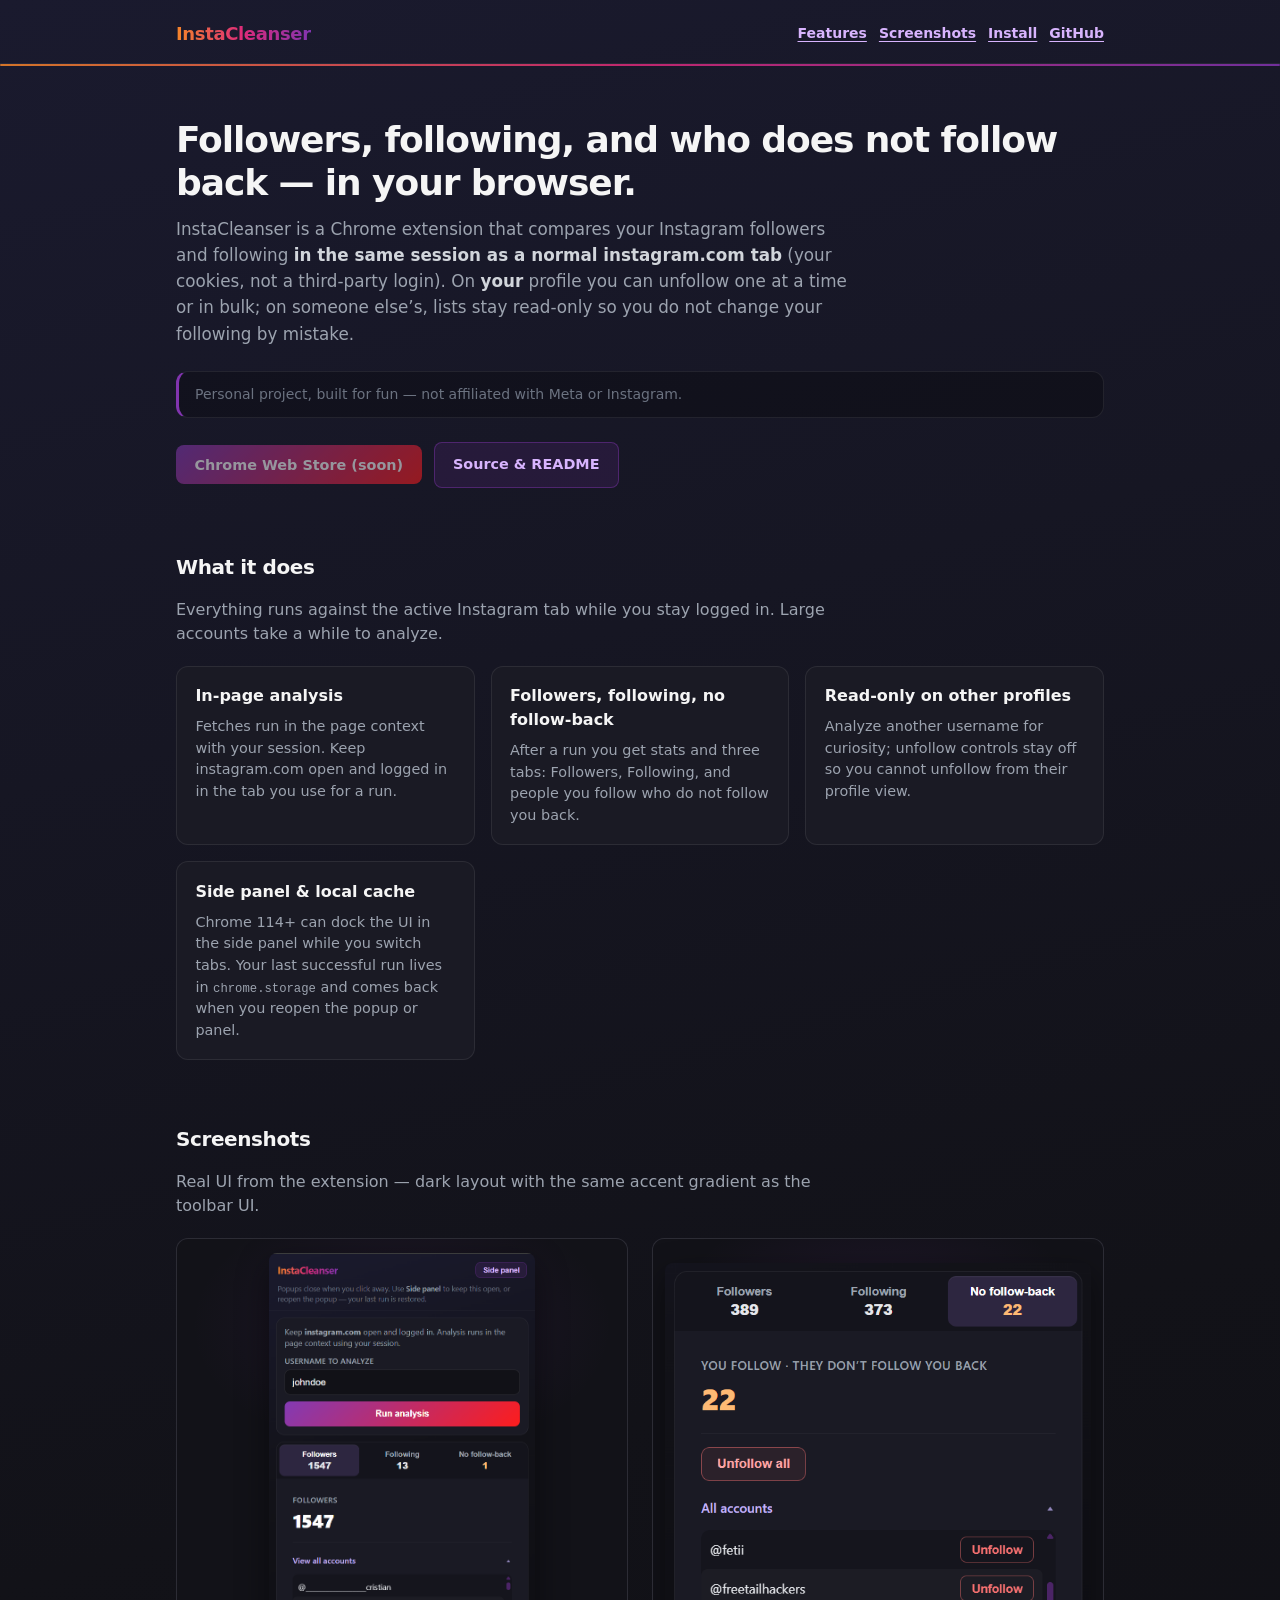
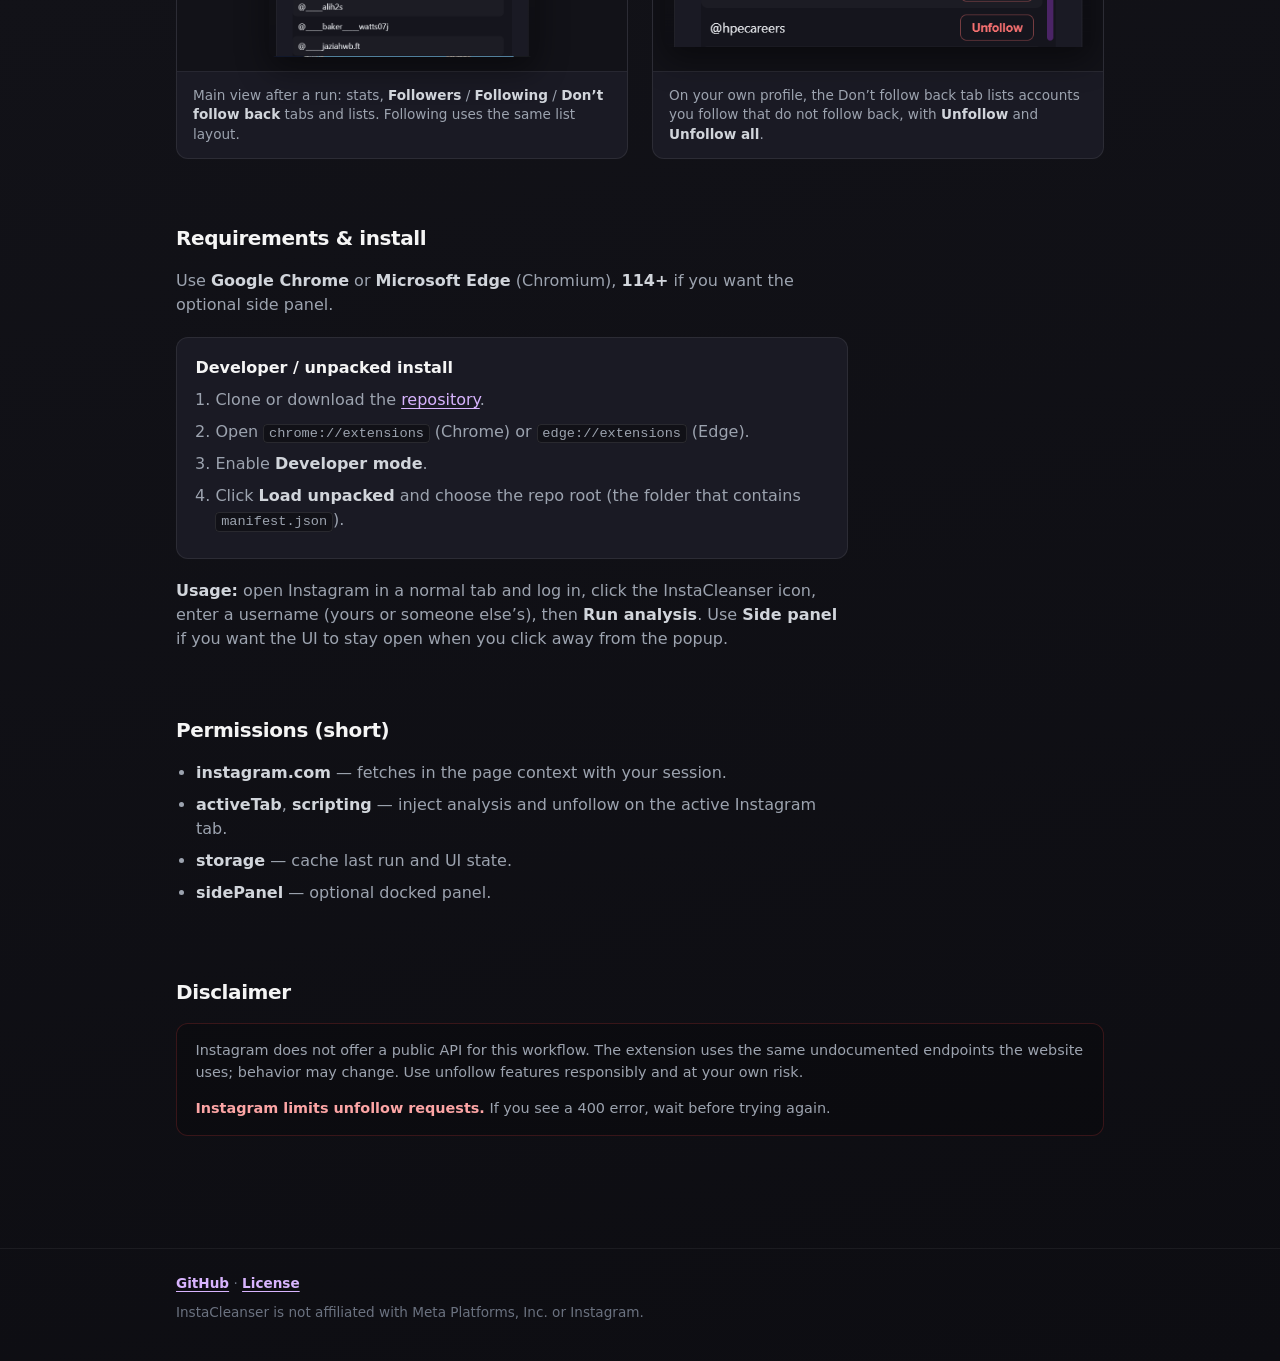
==== site/index.html @ 5a778ab8 "Add landing website for project" ====
<!DOCTYPE html>
<html lang="en">
<head>
  <meta charset="UTF-8" />
  <meta name="viewport" content="width=device-width, initial-scale=1" />
  <title>InstaCleanser — follower tools in your browser</title>
  <meta
    name="description"
    content="Chrome extension: compare Instagram followers and following in your browser, see who does not follow back, unfollow on your own profile. Uses your instagram.com session."
  />
  <!-- Canonical / social: update og:url if you use a custom domain -->
  <link rel="canonical" href="https://troydavis06.github.io/InstaCleanser/site/" />
  <meta property="og:type" content="website" />
  <meta property="og:title" content="InstaCleanser — follower tools in your browser" />
  <meta
    property="og:description"
    content="See who does not follow you back and manage follows using your Instagram session in Chrome. Side panel, local storage, no separate login."
  />
  <meta property="og:url" content="https://troydavis06.github.io/InstaCleanser/site/" />
  <meta
    property="og:image"
    content="https://troydavis06.github.io/InstaCleanser/assets/icMain.png"
  />
  <meta name="twitter:card" content="summary_large_image" />
  <meta name="twitter:title" content="InstaCleanser" />
  <meta
    name="twitter:description"
    content="Instagram followers / following comparison in your browser. Don’t-follow-back list and careful unfollow on your profile."
  />
  <meta
    name="twitter:image"
    content="https://troydavis06.github.io/InstaCleanser/assets/icMain.png"
  />
  <link rel="stylesheet" href="styles.css" />
  <link
    rel="icon"
    href="data:image/svg+xml,%3Csvg xmlns='http://www.w3.org/2000/svg' viewBox='0 0 32 32'%3E%3Cdefs%3E%3ClinearGradient id='g' x1='0%25' y1='0%25' x2='100%25' y2='100%25'%3E%3Cstop offset='0%25' stop-color='%23f58529'/%3E%3Cstop offset='50%25' stop-color='%23dd2a7b'/%3E%3Cstop offset='100%25' stop-color='%238134af'/%3E%3C/linearGradient%3E%3C/defs%3E%3Crect width='32' height='32' rx='8' fill='%231a1a24'/%3E%3Cpath fill='url(%23g)' d='M8 22c0-6 4-10 8-10s8 4 8 10H8zm8-12a4 4 0 1 1 0-8 4 4 0 0 1 0 8z'/%3E%3C/svg%3E"
  />
</head>
<body>
  <a class="nav-skip" href="#main">Skip to content</a>
  <header class="site-header">
    <div class="wrap">
      <span class="logo">InstaCleanser</span>
      <nav class="header-links" aria-label="Page">
        <a href="#features">Features</a>
        <a href="#screenshots">Screenshots</a>
        <a href="#install">Install</a>
        <a href="https://github.com/Troydavis06/InstaCleanser">GitHub</a>
      </nav>
    </div>
  </header>

  <hr class="accent-rule" aria-hidden="true" />

  <main id="main">
    <section class="hero">
      <div class="wrap">
        <h1>Followers, following, and who does not follow back — in your browser.</h1>
        <p class="hero-lead">
          InstaCleanser is a Chrome extension that compares your Instagram followers and following
          <strong class="k">in the same session as a normal instagram.com tab</strong>
          (your cookies, not a third-party login). On <strong class="k">your</strong> profile you can unfollow one at a
          time or in bulk; on someone else’s, lists stay read-only so you do not change your following by mistake.
        </p>
        <p class="hero-note">
          Personal project, built for fun — not affiliated with Meta or Instagram.
        </p>
        <div class="hero-cta">
          <!-- When listed: replace this button with <a class="btn btn-primary" href="STORE_URL">…</a> -->
          <button
            type="button"
            class="btn btn-primary"
            id="chrome-store-soon"
            disabled
            title="Listing not published yet — use unpacked install below"
          >
            Chrome Web Store (soon)
          </button>
          <a class="btn btn-secondary" href="https://github.com/Troydavis06/InstaCleanser">Source &amp; README</a>
        </div>
      </div>
    </section>

    <section class="section" id="features" aria-labelledby="features-heading">
      <div class="wrap">
        <h2 id="features-heading">What it does</h2>
        <p class="section-intro">
          Everything runs against the active Instagram tab while you stay logged in. Large accounts take a while to analyze.
        </p>
        <div class="cards">
          <article class="card">
            <h3>In-page analysis</h3>
            <p>
              Fetches run in the page context with your session. Keep instagram.com open and logged in in the tab you use for a run.
            </p>
          </article>
          <article class="card">
            <h3>Followers, following, no follow-back</h3>
            <p>
              After a run you get stats and three tabs: Followers, Following, and people you follow who do not follow you back.
            </p>
          </article>
          <article class="card">
            <h3>Read-only on other profiles</h3>
            <p>
              Analyze another username for curiosity; unfollow controls stay off so you cannot unfollow from their profile view.
            </p>
          </article>
          <article class="card">
            <h3>Side panel &amp; local cache</h3>
            <p>
              Chrome 114+ can dock the UI in the side panel while you switch tabs. Your last successful run lives in
              <code>chrome.storage</code> and comes back when you reopen the popup or panel.
            </p>
          </article>
        </div>
      </div>
    </section>

    <section class="section" id="screenshots" aria-labelledby="shots-heading">
      <div class="wrap">
        <h2 id="shots-heading">Screenshots</h2>
        <p class="section-intro">Real UI from the extension — dark layout with the same accent gradient as the toolbar UI.</p>
        <div class="shots">
          <figure class="figure-card">
            <div class="figure-card__media">
              <img
                src="../assets/icMain.png"
                alt="InstaCleanser main view: stats, Followers tab selected, scrollable account list"
                width="480"
                loading="lazy"
                decoding="async"
              />
            </div>
            <figcaption>
              Main view after a run: stats, <strong class="k">Followers</strong> / <strong class="k">Following</strong> /
              <strong class="k">Don’t follow back</strong> tabs and lists. Following uses the same list layout.
            </figcaption>
          </figure>
          <figure class="figure-card">
            <div class="figure-card__media">
              <img
                src="../assets/icNFB.png"
                alt="InstaCleanser Don’t follow back tab with unfollow and Unfollow all controls"
                width="480"
                loading="lazy"
                decoding="async"
              />
            </div>
            <figcaption>
              On your own profile, the Don’t follow back tab lists accounts you follow that do not follow back, with
              <strong class="k">Unfollow</strong> and <strong class="k">Unfollow all</strong>.
            </figcaption>
          </figure>
        </div>
      </div>
    </section>

    <section class="section" id="install" aria-labelledby="install-heading">
      <div class="wrap">
        <h2 id="install-heading">Requirements &amp; install</h2>
        <p class="section-intro">
          Use <strong class="k">Google Chrome</strong> or <strong class="k">Microsoft Edge</strong> (Chromium),
          <strong class="k">114+</strong> if you want the optional side panel.
        </p>
        <div class="card card--narrow">
          <h3>Developer / unpacked install</h3>
          <ol class="install-steps">
            <li>Clone or download the <a href="https://github.com/Troydavis06/InstaCleanser">repository</a>.</li>
            <li>Open <code>chrome://extensions</code> (Chrome) or <code>edge://extensions</code> (Edge).</li>
            <li>Enable <strong class="k">Developer mode</strong>.</li>
            <li>
              Click <strong class="k">Load unpacked</strong> and choose the repo root (the folder that contains
              <code>manifest.json</code>).
            </li>
          </ol>
        </div>
        <p class="section-intro section-intro--follow">
          <strong class="k">Usage:</strong> open Instagram in a normal tab and log in, click the InstaCleanser icon, enter a
          username (yours or someone else’s), then <strong class="k">Run analysis</strong>. Use
          <strong class="k">Side panel</strong> if you want the UI to stay open when you click away from the popup.
        </p>
      </div>
    </section>

    <section class="section" aria-labelledby="perms-heading">
      <div class="wrap">
        <h2 id="perms-heading">Permissions (short)</h2>
        <ul class="install-steps list-disc">
          <li><strong class="k">instagram.com</strong> — fetches in the page context with your session.</li>
          <li>
            <strong class="k">activeTab</strong>, <strong class="k">scripting</strong> — inject analysis and unfollow on the
            active Instagram tab.
          </li>
          <li><strong class="k">storage</strong> — cache last run and UI state.</li>
          <li><strong class="k">sidePanel</strong> — optional docked panel.</li>
        </ul>
      </div>
    </section>

    <section class="section" aria-labelledby="disclaimer-heading">
      <div class="wrap">
        <h2 id="disclaimer-heading">Disclaimer</h2>
        <div class="disclaimer">
          <p>
            Instagram does not offer a public API for this workflow. The extension uses the same undocumented endpoints the
            website uses; behavior may change. Use unfollow features responsibly and at your own risk.
          </p>
          <p>
            <strong>Instagram limits unfollow requests.</strong> If you see a 400 error, wait before trying again.
          </p>
        </div>
      </div>
    </section>
  </main>

  <footer class="site-footer">
    <div class="wrap">
      <p>
        <a href="https://github.com/Troydavis06/InstaCleanser">GitHub</a>
        ·
        <a href="https://github.com/Troydavis06/InstaCleanser/blob/main/LICENSE">License</a>
      </p>
      <p>InstaCleanser is not affiliated with Meta Platforms, Inc. or Instagram.</p>
    </div>
  </footer>
</body>
</html>
---- site/styles.css ----
/* Design tokens aligned with extension popup.css */
:root {
  --bg-0: #0d0d12;
  --bg-1: #121218;
  --bg-2: #1a1a2e;
  --surface: #1a1a24;
  --text: #f5f5f5;
  --muted: #9ca3af;
  --muted-2: #6b7280;
  --border: rgba(255, 255, 255, 0.08);
  --accent-purple: #8134af;
  --accent-purple-soft: rgba(129, 52, 175, 0.15);
  --accent-purple-border: rgba(129, 52, 175, 0.45);
  --link: #d8b4fe;
  --radius-card: 12px;
  --radius-btn: 8px;
  --font: system-ui, -apple-system, "Segoe UI", sans-serif;
  --gradient-brand: linear-gradient(90deg, #f58529, #dd2a7b, #8134af);
  --gradient-hero-btn: linear-gradient(135deg, #833ab4, #fd1d1d, #fcb045);
  --max-read: 58rem;
}

*,
*::before,
*::after {
  box-sizing: border-box;
}

html {
  min-height: 100%;
  scroll-behavior: smooth;
  background: linear-gradient(165deg, var(--bg-2) 0%, var(--bg-1) 48%, var(--bg-0) 100%);
  color: var(--text);
  font-family: var(--font);
  font-size: 16px;
  line-height: 1.5;
}

/* Very subtle grid — not a full “mesh gradient” */
body::before {
  content: "";
  position: fixed;
  inset: 0;
  pointer-events: none;
  z-index: 0;
  opacity: 0.04;
  background-image:
    linear-gradient(rgba(255, 255, 255, 0.06) 1px, transparent 1px),
    linear-gradient(90deg, rgba(255, 255, 255, 0.06) 1px, transparent 1px);
  background-size: 48px 48px;
}

body {
  margin: 0;
  min-height: 100vh;
  position: relative;
  z-index: 1;
}

a {
  color: var(--link);
  text-decoration-thickness: 1px;
  text-underline-offset: 3px;
}

a:hover {
  color: #e9d5ff;
}

.wrap {
  width: min(100% - 2rem, var(--max-read));
  margin-inline: auto;
}

/* Thin gradient rule — single Instagram-nod accent */
.accent-rule {
  height: 2px;
  border: none;
  margin: 0;
  background: var(--gradient-brand);
  border-radius: 2px;
  opacity: 0.85;
}

.site-header {
  padding: 1.25rem 0 1rem;
  border-bottom: 1px solid rgba(255, 255, 255, 0.06);
}

.site-header .wrap {
  display: flex;
  align-items: center;
  justify-content: space-between;
  gap: 1rem;
  flex-wrap: wrap;
}

.logo {
  font-size: 1.125rem;
  font-weight: 700;
  letter-spacing: -0.02em;
  background: var(--gradient-brand);
  -webkit-background-clip: text;
  background-clip: text;
  color: transparent;
}

.nav-skip {
  position: absolute;
  left: -9999px;
  z-index: 100;
  padding: 0.5rem 1rem;
  background: var(--surface);
  color: var(--text);
  border-radius: var(--radius-btn);
}

.nav-skip:focus {
  left: 1rem;
  top: 1rem;
}

.header-links {
  display: flex;
  gap: 0.75rem;
  align-items: center;
  flex-wrap: wrap;
}

.header-links a {
  font-size: 0.875rem;
  font-weight: 600;
}

main {
  padding-bottom: 3rem;
}

.hero {
  padding: 2.75rem 0 2rem;
}

.hero h1 {
  margin: 0 0 0.75rem;
  font-size: clamp(1.75rem, 4vw, 2.25rem);
  font-weight: 700;
  letter-spacing: -0.03em;
  line-height: 1.2;
}

.hero-lead {
  margin: 0 0 1.5rem;
  max-width: 40em;
  color: var(--muted);
  font-size: 1.05rem;
  line-height: 1.55;
}

.k {
  color: #d1d5db;
  font-weight: 600;
}

.hero-note {
  margin: 0 0 1.5rem;
  padding: 0.75rem 1rem;
  font-size: 0.875rem;
  color: var(--muted-2);
  background: rgba(0, 0, 0, 0.25);
  border: 1px solid var(--border);
  border-radius: var(--radius-card);
  border-left: 3px solid var(--accent-purple);
}

.hero-cta {
  display: flex;
  flex-wrap: wrap;
  gap: 0.75rem;
  align-items: center;
}

.btn {
  display: inline-flex;
  align-items: center;
  justify-content: center;
  padding: 0.7rem 1.15rem;
  font-size: 0.9rem;
  font-weight: 700;
  font-family: inherit;
  border-radius: var(--radius-btn);
  cursor: pointer;
  text-decoration: none;
  border: 1px solid transparent;
  transition: filter 0.15s ease, transform 0.1s ease, background 0.15s ease;
}

button.btn {
  -webkit-appearance: none;
  appearance: none;
  border: none;
}

button.btn:disabled {
  opacity: 0.55;
  cursor: not-allowed;
}

.btn:focus-visible {
  outline: 2px solid var(--accent-purple);
  outline-offset: 2px;
}

.btn-primary {
  background: var(--gradient-hero-btn);
  background-size: 200% 200%;
  color: #fff;
}

.btn-primary:hover {
  filter: brightness(1.08);
}

.btn-primary:active:not(:disabled) {
  transform: scale(0.99);
}

.btn-secondary {
  background: var(--accent-purple-soft);
  color: var(--link);
  border-color: var(--accent-purple-border);
}

.btn-secondary:hover {
  background: rgba(129, 52, 175, 0.28);
  color: #e9d5ff;
}

/* Primary CTA when Chrome Web Store URL is wired: use <a class="btn btn-primary"> */

.section {
  padding: 2rem 0;
}

.section h2 {
  margin: 0 0 1rem;
  font-size: 1.25rem;
  font-weight: 700;
  letter-spacing: -0.02em;
}

.section-intro {
  margin: 0 0 1.25rem;
  color: var(--muted);
  max-width: 42em;
}

.section-intro--follow {
  margin-top: 1.25rem;
  margin-bottom: 0;
}

.card--narrow {
  max-width: 42rem;
}

.card--narrow > h3:first-child {
  margin-top: 0;
}

.list-disc {
  list-style: disc;
  max-width: 42rem;
}

.disclaimer p:first-child {
  margin-top: 0;
}

.disclaimer p:last-child {
  margin-bottom: 0;
}

.card code {
  font-size: 0.85em;
}

.cards {
  display: grid;
  gap: 1rem;
  grid-template-columns: repeat(auto-fit, minmax(15rem, 1fr));
}

.card {
  background: var(--surface);
  border: 1px solid var(--border);
  border-radius: var(--radius-card);
  padding: 1.1rem 1.15rem;
}

.card h3 {
  margin: 0 0 0.5rem;
  font-size: 1rem;
  font-weight: 650;
}

.card p {
  margin: 0;
  font-size: 0.9rem;
  color: var(--muted);
  line-height: 1.5;
}

.shots {
  display: grid;
  gap: 1.5rem;
  align-items: stretch;
  grid-template-columns: repeat(auto-fit, minmax(17rem, 1fr));
}

.figure-card {
  margin: 0;
  display: flex;
  flex-direction: column;
  min-height: 0;
  height: 100%;
  background: var(--surface);
  border: 1px solid var(--border);
  border-radius: var(--radius-card);
  overflow: hidden;
}

/* Shared tall frame: row height matches the taller card; shorter shots center with even padding */
.figure-card__media {
  flex: 1 1 0;
  min-height: 0;
  display: flex;
  align-items: center;
  justify-content: center;
  min-height: clamp(220px, 42vw, 400px);
  padding: 0.85rem 0.75rem;
  background:
    radial-gradient(ellipse 85% 55% at 50% 20%, rgba(129, 52, 175, 0.12), transparent 55%),
    rgba(0, 0, 0, 0.32);
}

.figure-card__media img {
  display: block;
  width: auto;
  max-width: 100%;
  height: auto;
  max-height: 100%;
  object-fit: contain;
  align-self: center;
  border-radius: 8px;
  box-shadow: 0 12px 32px rgba(0, 0, 0, 0.45);
}

.figure-card figcaption {
  flex-shrink: 0;
  padding: 0.85rem 1rem;
  font-size: 0.85rem;
  color: var(--muted);
  line-height: 1.45;
  border-top: 1px solid rgba(255, 255, 255, 0.06);
}

@media (min-width: 48rem) {
  .figure-card__media {
    min-height: clamp(280px, 48vh, 520px);
  }
}

.install-steps {
  margin: 0;
  padding-left: 1.25rem;
  color: var(--muted);
}

.install-steps li {
  margin-bottom: 0.5rem;
}

.install-steps code {
  font-size: 0.85em;
  padding: 0.1em 0.35em;
  border-radius: 4px;
  background: rgba(0, 0, 0, 0.35);
  border: 1px solid rgba(255, 255, 255, 0.1);
}

.disclaimer {
  font-size: 0.9rem;
  color: var(--muted);
  padding: 1rem 1.15rem;
  background: rgba(0, 0, 0, 0.2);
  border: 1px solid rgba(239, 68, 68, 0.2);
  border-radius: var(--radius-card);
}

.disclaimer strong {
  color: #fca5a5;
  font-weight: 600;
}

.site-footer {
  margin-top: 2rem;
  padding: 1.5rem 0 2rem;
  border-top: 1px solid rgba(255, 255, 255, 0.06);
  font-size: 0.85rem;
  color: var(--muted-2);
}

.site-footer p {
  margin: 0 0 0.5rem;
}

.site-footer a {
  font-weight: 600;
}

@media (min-width: 40rem) {
  .hero {
    padding-top: 3.25rem;
  }
}
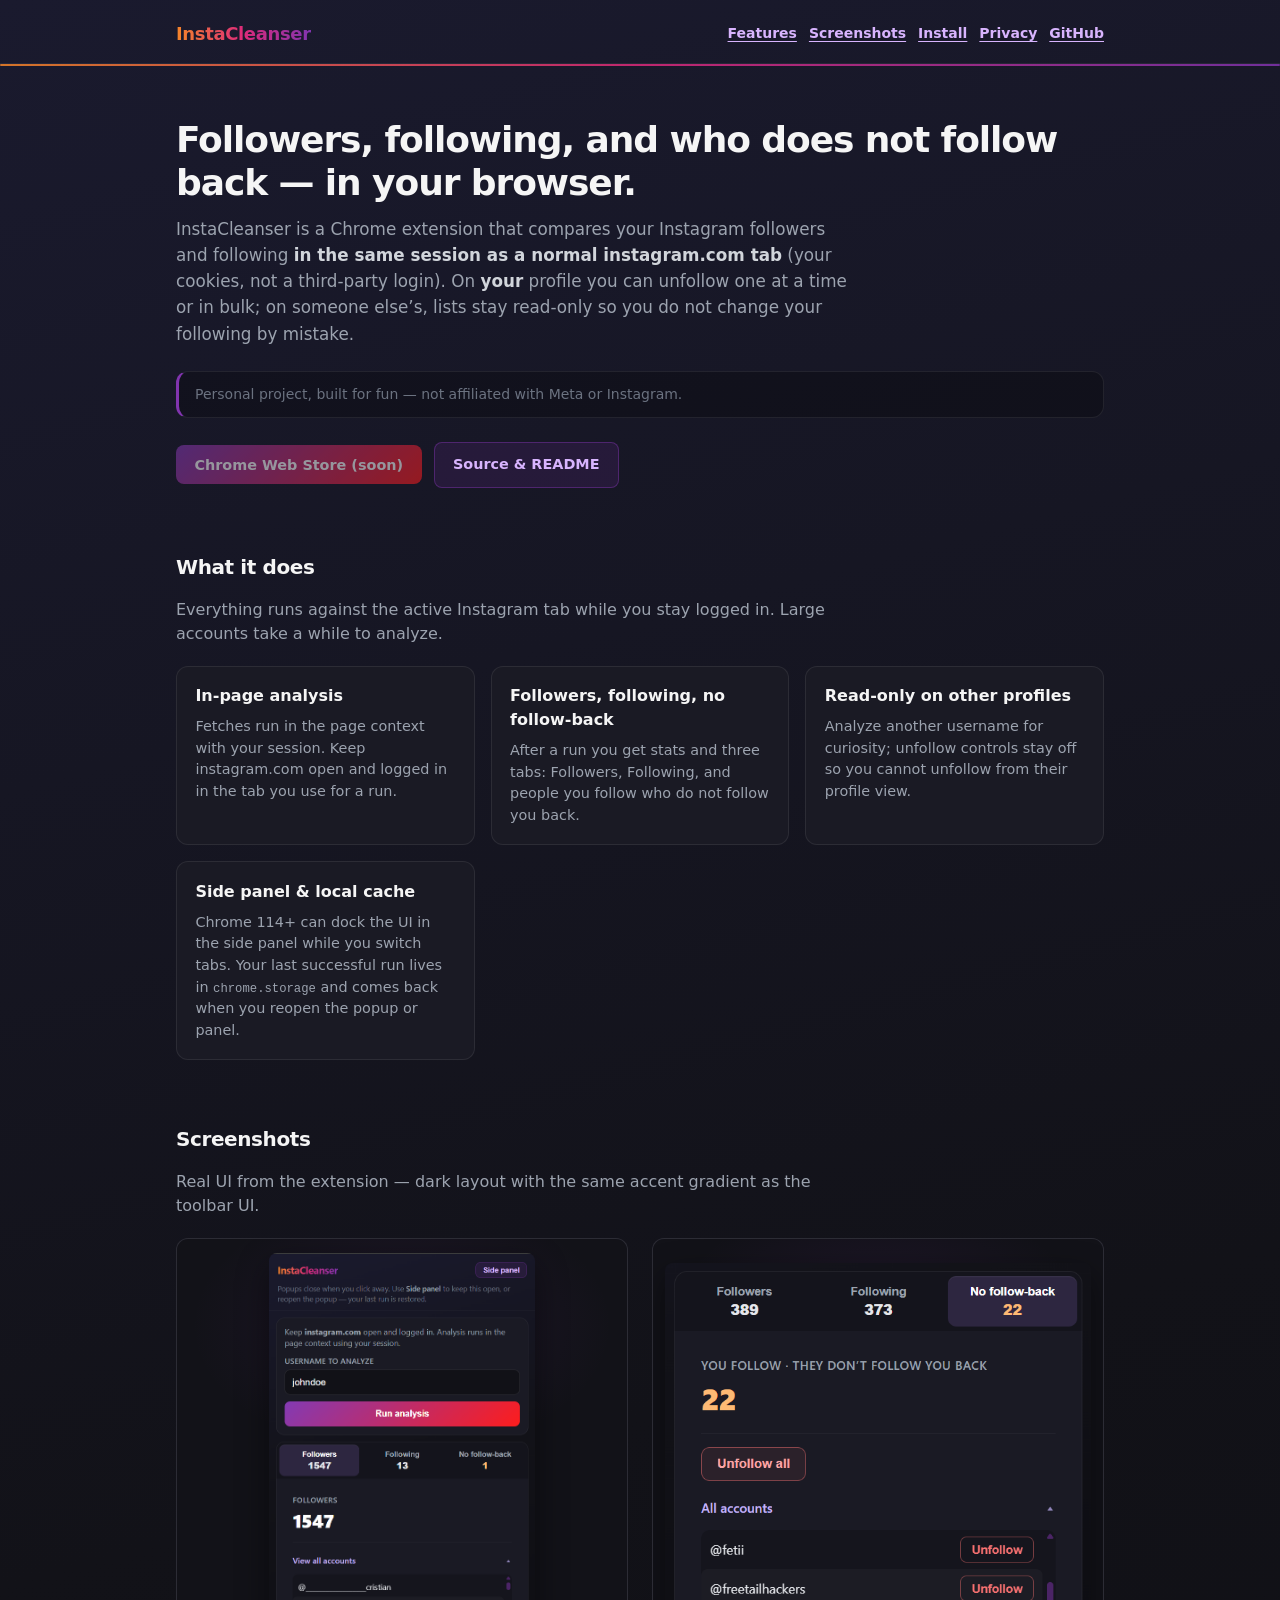
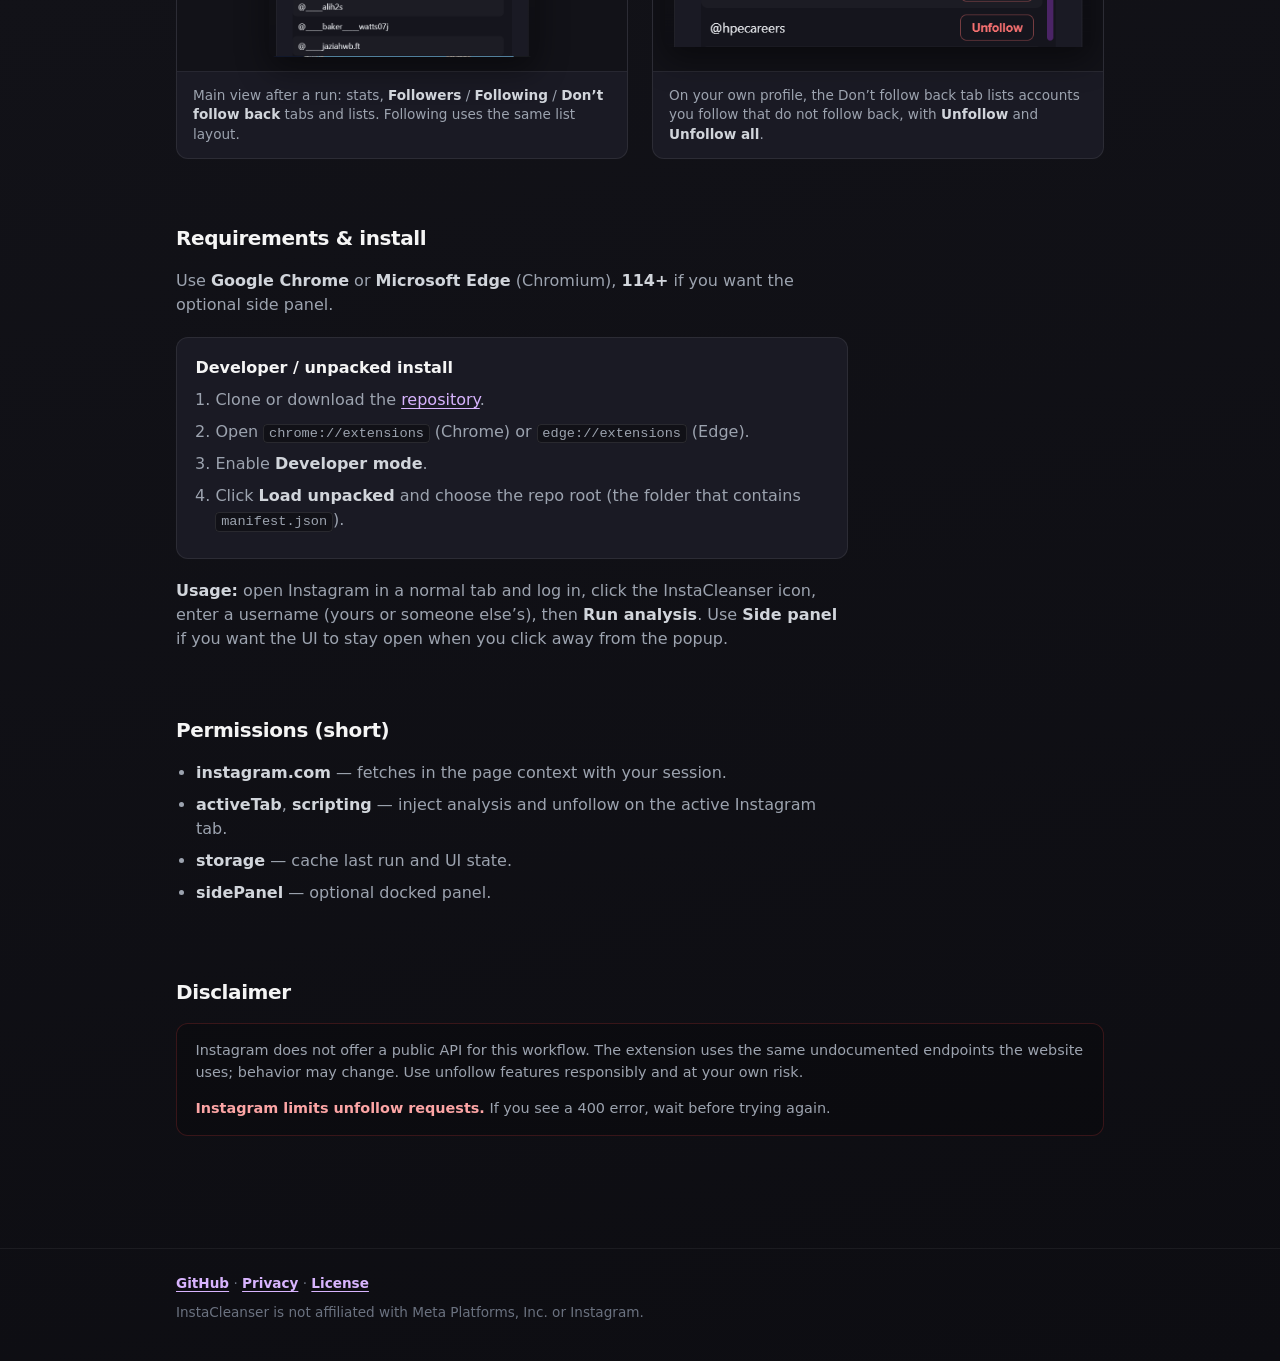
==== commit 7dc82d52: "Make store ready" ====
--- a/site/index.html
+++ b/site/index.html
@@ -46,6 +46,7 @@
         <a href="#features">Features</a>
         <a href="#screenshots">Screenshots</a>
         <a href="#install">Install</a>
+        <a href="privacy.html">Privacy</a>
         <a href="https://github.com/Troydavis06/InstaCleanser">GitHub</a>
       </nav>
     </div>
@@ -220,6 +221,8 @@
       <p>
         <a href="https://github.com/Troydavis06/InstaCleanser">GitHub</a>
         ·
+        <a href="privacy.html">Privacy</a>
+        ·
         <a href="https://github.com/Troydavis06/InstaCleanser/blob/main/LICENSE">License</a>
       </p>
       <p>InstaCleanser is not affiliated with Meta Platforms, Inc. or Instagram.</p>
--- a/site/styles.css
+++ b/site/styles.css
@@ -418,6 +418,50 @@
   font-weight: 600;
 }
 
+/* Privacy page */
+a.logo {
+  text-decoration: none;
+}
+
+a.logo:hover {
+  opacity: 0.95;
+}
+
+.policy-title {
+  margin: 0 0 0.5rem;
+  font-size: clamp(1.35rem, 3vw, 1.75rem);
+  font-weight: 700;
+  letter-spacing: -0.02em;
+}
+
+.policy-lead {
+  margin-bottom: 2rem;
+}
+
+.policy-stack {
+  display: flex;
+  flex-direction: column;
+  gap: 1rem;
+}
+
+.policy-h2 {
+  margin: 0 0 0.65rem;
+  font-size: 1.05rem;
+  font-weight: 650;
+}
+
+.policy-p-tight {
+  margin-top: 0;
+}
+
+.policy-p-end {
+  margin-bottom: 0;
+}
+
+.policy-list-tight {
+  margin-bottom: 0;
+}
+
 @media (min-width: 40rem) {
   .hero {
     padding-top: 3.25rem;
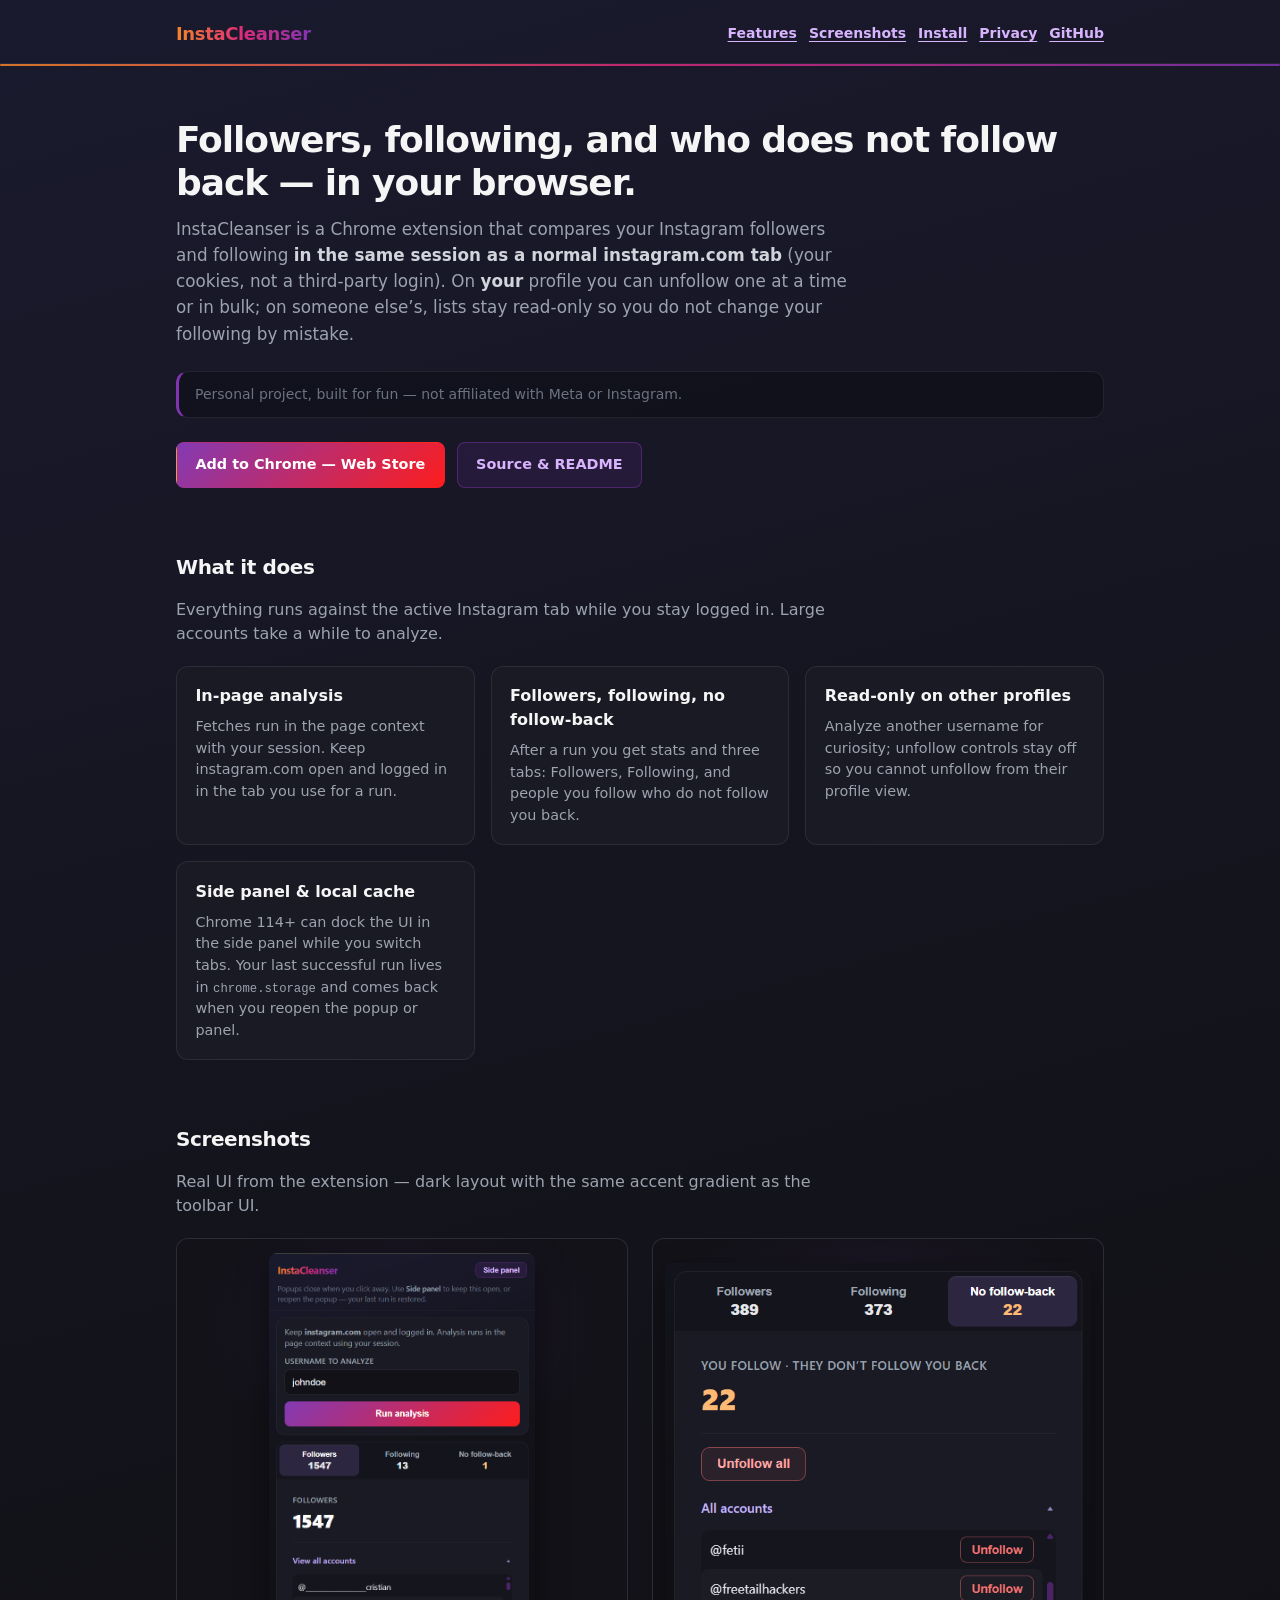
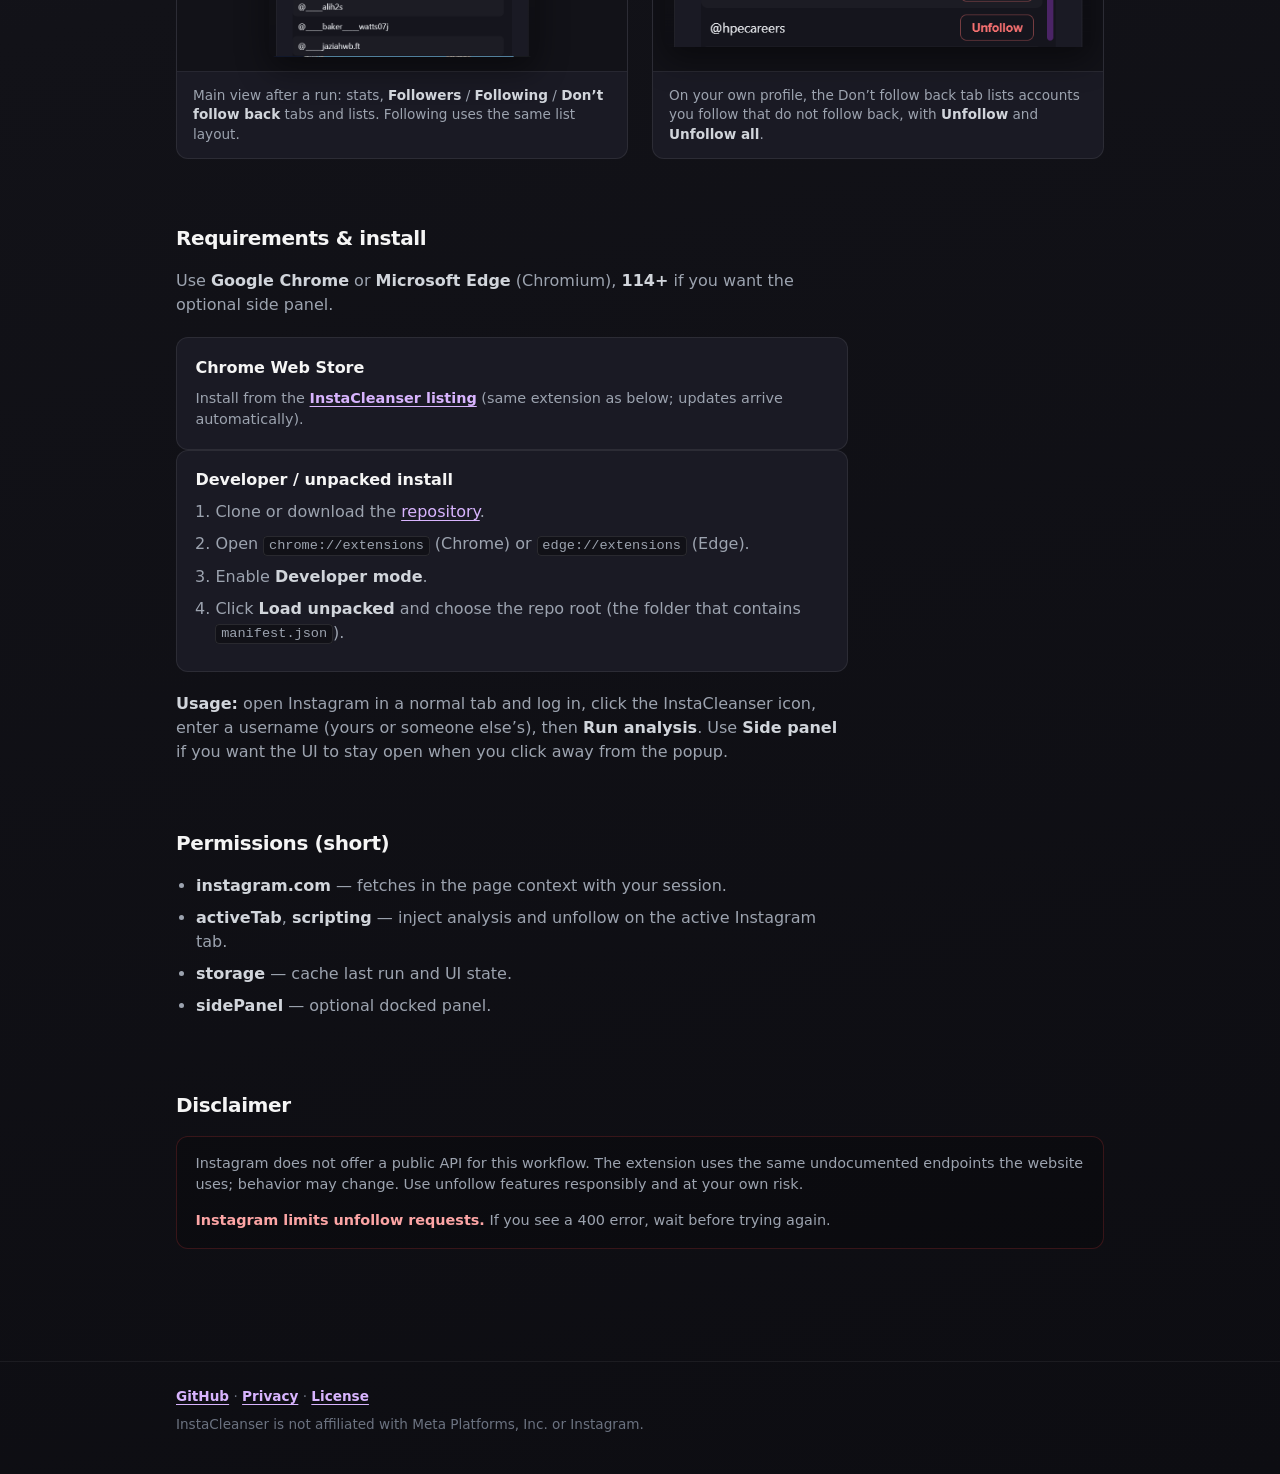
==== commit 1b19c766: "Ready for launch" ====
--- a/site/index.html
+++ b/site/index.html
@@ -8,18 +8,17 @@
     name="description"
     content="Chrome extension: compare Instagram followers and following in your browser, see who does not follow back, unfollow on your own profile. Uses your instagram.com session."
   />
-  <!-- Canonical / social: update og:url if you use a custom domain -->
-  <link rel="canonical" href="https://troydavis06.github.io/InstaCleanser/site/" />
+  <link rel="canonical" href="https://troydavis.me/instacleanser/" />
   <meta property="og:type" content="website" />
   <meta property="og:title" content="InstaCleanser — follower tools in your browser" />
   <meta
     property="og:description"
     content="See who does not follow you back and manage follows using your Instagram session in Chrome. Side panel, local storage, no separate login."
   />
-  <meta property="og:url" content="https://troydavis06.github.io/InstaCleanser/site/" />
+  <meta property="og:url" content="https://troydavis.me/instacleanser/" />
   <meta
     property="og:image"
-    content="https://troydavis06.github.io/InstaCleanser/assets/icMain.png"
+    content="https://troydavis.me/instacleanser/assets/icMain.png"
   />
   <meta name="twitter:card" content="summary_large_image" />
   <meta name="twitter:title" content="InstaCleanser" />
@@ -29,7 +28,7 @@
   />
   <meta
     name="twitter:image"
-    content="https://troydavis06.github.io/InstaCleanser/assets/icMain.png"
+    content="https://troydavis.me/instacleanser/assets/icMain.png"
   />
   <link rel="stylesheet" href="styles.css" />
   <link
@@ -68,16 +67,14 @@
           Personal project, built for fun — not affiliated with Meta or Instagram.
         </p>
         <div class="hero-cta">
-          <!-- When listed: replace this button with <a class="btn btn-primary" href="STORE_URL">…</a> -->
-          <button
-            type="button"
+          <a
             class="btn btn-primary"
-            id="chrome-store-soon"
-            disabled
-            title="Listing not published yet — use unpacked install below"
+            href="https://chromewebstore.google.com/detail/ecphalengelfdcnhallaepjbjgbcbnbb"
+            target="_blank"
+            rel="noopener noreferrer"
           >
-            Chrome Web Store (soon)
-          </button>
+            Add to Chrome — Web Store
+          </a>
           <a class="btn btn-secondary" href="https://github.com/Troydavis06/InstaCleanser">Source &amp; README</a>
         </div>
       </div>
@@ -166,6 +163,18 @@
           <strong class="k">114+</strong> if you want the optional side panel.
         </p>
         <div class="card card--narrow">
+          <h3>Chrome Web Store</h3>
+          <p class="install-store-lead">
+            Install from the
+            <a
+              href="https://chromewebstore.google.com/detail/ecphalengelfdcnhallaepjbjgbcbnbb"
+              target="_blank"
+              rel="noopener noreferrer"
+              >InstaCleanser listing</a>
+            (same extension as below; updates arrive automatically).
+          </p>
+        </div>
+        <div class="card card--narrow">
           <h3>Developer / unpacked install</h3>
           <ol class="install-steps">
             <li>Clone or download the <a href="https://github.com/Troydavis06/InstaCleanser">repository</a>.</li>
--- a/site/styles.css
+++ b/site/styles.css
@@ -235,7 +235,17 @@
   color: #e9d5ff;
 }
 
-/* Primary CTA when Chrome Web Store URL is wired: use <a class="btn btn-primary"> */
+.install-store-lead {
+  margin: 0;
+  color: var(--muted);
+  max-width: 42em;
+  line-height: 1.55;
+}
+
+.install-store-lead a {
+  color: var(--link);
+  font-weight: 600;
+}
 
 .section {
   padding: 2rem 0;
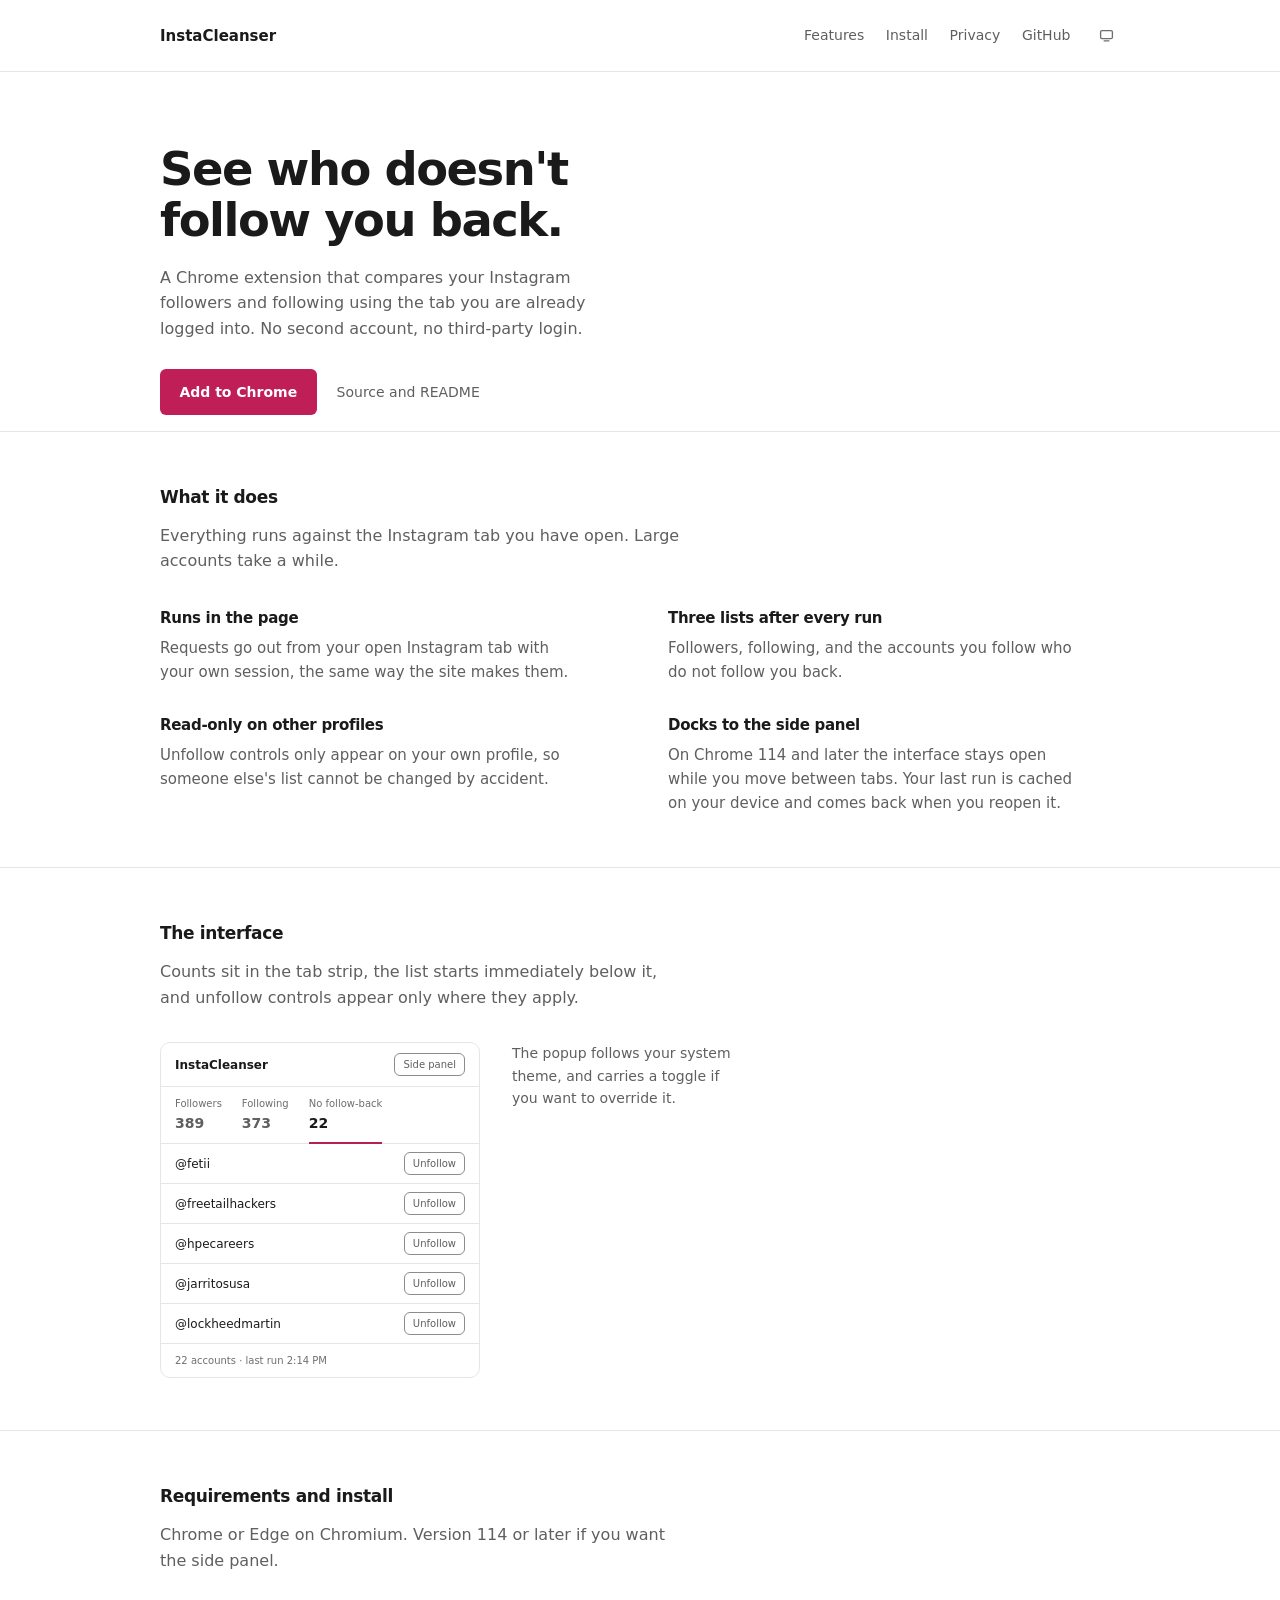
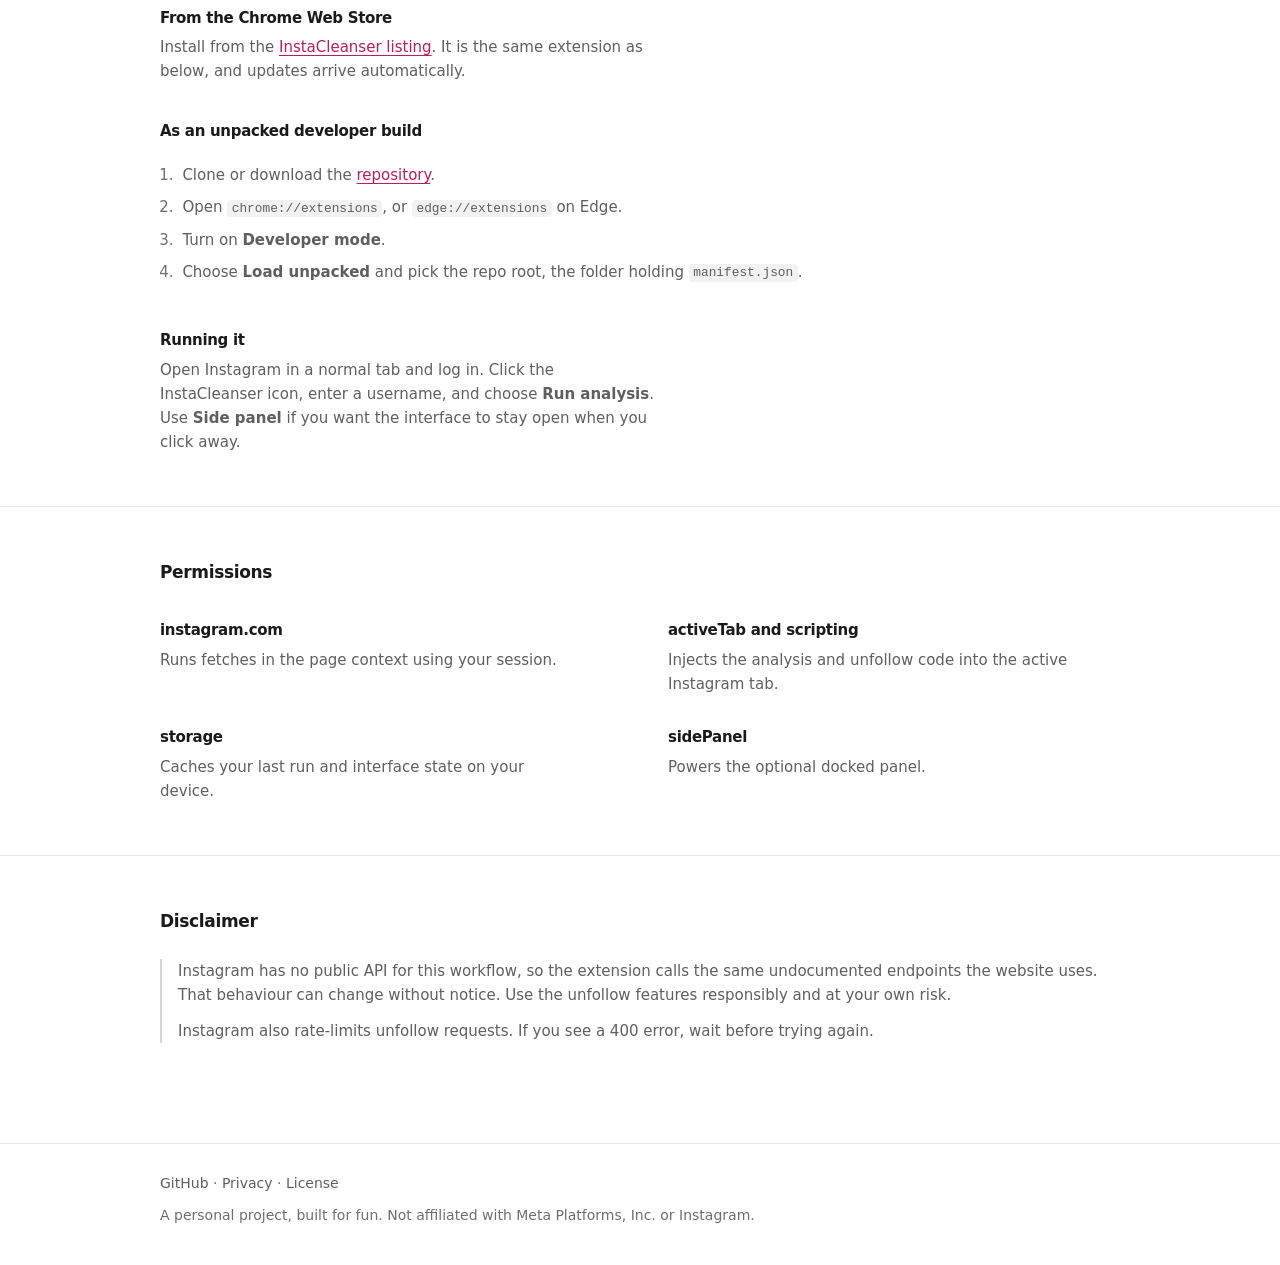
==== commit 0c8c6d09: "design(site): rewrite layout and copy, replace screenshots with a replica Adopts the same token name" ====
--- a/site/index.html
+++ b/site/index.html
@@ -3,17 +3,17 @@
 <head>
   <meta charset="UTF-8" />
   <meta name="viewport" content="width=device-width, initial-scale=1" />
-  <title>InstaCleanser — follower tools in your browser</title>
+  <title>InstaCleanser — see who does not follow you back</title>
   <meta
     name="description"
-    content="Chrome extension: compare Instagram followers and following in your browser, see who does not follow back, unfollow on your own profile. Uses your instagram.com session."
+    content="Chrome extension that compares your Instagram followers and following in the tab you are already logged into, shows who does not follow back, and unfollows from your own profile."
   />
   <link rel="canonical" href="https://troydavis.me/instacleanser/" />
   <meta property="og:type" content="website" />
-  <meta property="og:title" content="InstaCleanser — follower tools in your browser" />
+  <meta property="og:title" content="InstaCleanser — see who does not follow you back" />
   <meta
     property="og:description"
-    content="See who does not follow you back and manage follows using your Instagram session in Chrome. Side panel, local storage, no separate login."
+    content="Compare Instagram followers and following using your own browser session. Side panel, local storage, no separate login."
   />
   <meta property="og:url" content="https://troydavis.me/instacleanser/" />
   <meta
@@ -24,47 +24,51 @@
   <meta name="twitter:title" content="InstaCleanser" />
   <meta
     name="twitter:description"
-    content="Instagram followers / following comparison in your browser. Don’t-follow-back list and careful unfollow on your profile."
+    content="Compare Instagram followers and following in your browser, and unfollow the accounts that do not follow you back."
   />
   <meta
     name="twitter:image"
     content="https://troydavis.me/instacleanser/assets/icMain.png"
   />
+  <script>
+    // Applied before first paint so the page never renders in the wrong theme.
+    try {
+      var t = localStorage.getItem("instacleanser_theme");
+      if (t === "light" || t === "dark") document.documentElement.dataset.theme = t;
+    } catch (e) {}
+  </script>
   <link rel="stylesheet" href="styles.css" />
   <link
     rel="icon"
-    href="data:image/svg+xml,%3Csvg xmlns='http://www.w3.org/2000/svg' viewBox='0 0 32 32'%3E%3Cdefs%3E%3ClinearGradient id='g' x1='0%25' y1='0%25' x2='100%25' y2='100%25'%3E%3Cstop offset='0%25' stop-color='%23f58529'/%3E%3Cstop offset='50%25' stop-color='%23dd2a7b'/%3E%3Cstop offset='100%25' stop-color='%238134af'/%3E%3C/linearGradient%3E%3C/defs%3E%3Crect width='32' height='32' rx='8' fill='%231a1a24'/%3E%3Cpath fill='url(%23g)' d='M8 22c0-6 4-10 8-10s8 4 8 10H8zm8-12a4 4 0 1 1 0-8 4 4 0 0 1 0 8z'/%3E%3C/svg%3E"
+    href="data:image/svg+xml,%3Csvg xmlns='http://www.w3.org/2000/svg' viewBox='0 0 32 32'%3E%3Crect width='32' height='32' rx='8' fill='%23d81b60'/%3E%3Cpath fill='%23fff' d='M8 22c0-6 4-10 8-10s8 4 8 10H8zm8-12a4 4 0 1 1 0-8 4 4 0 0 1 0 8z'/%3E%3C/svg%3E"
   />
 </head>
 <body>
   <a class="nav-skip" href="#main">Skip to content</a>
   <header class="site-header">
-    <div class="wrap">
+    <div class="wrap-wide">
       <span class="logo">InstaCleanser</span>
       <nav class="header-links" aria-label="Page">
         <a href="#features">Features</a>
-        <a href="#screenshots">Screenshots</a>
         <a href="#install">Install</a>
         <a href="privacy.html">Privacy</a>
         <a href="https://github.com/Troydavis06/InstaCleanser">GitHub</a>
+        <button type="button" id="theme-toggle" class="btn-icon" data-choice="system" title="Theme: system" aria-label="Theme: system">
+          <svg class="i-system" viewBox="0 0 16 16" fill="none" stroke="currentColor" stroke-width="1.4" stroke-linecap="round" aria-hidden="true"><rect x="1.7" y="2.7" width="12.6" height="8.6" rx="1.5"/><path d="M5.5 13.8h5"/></svg>
+          <svg class="i-light" viewBox="0 0 16 16" fill="none" stroke="currentColor" stroke-width="1.4" stroke-linecap="round" aria-hidden="true"><circle cx="8" cy="8" r="3.1"/><path d="M8 1.2v1.5M8 13.3v1.5M14.8 8h-1.5M2.7 8H1.2M12.8 3.2l-1.1 1.1M4.3 11.7l-1.1 1.1M12.8 12.8l-1.1-1.1M4.3 4.3L3.2 3.2"/></svg>
+          <svg class="i-dark" viewBox="0 0 16 16" fill="none" stroke="currentColor" stroke-width="1.4" stroke-linejoin="round" aria-hidden="true"><path d="M13.2 9.6A5.7 5.7 0 0 1 6.4 2.8a5.7 5.7 0 1 0 6.8 6.8z"/></svg>
+        </button>
       </nav>
     </div>
   </header>
 
-  <hr class="accent-rule" aria-hidden="true" />
-
   <main id="main">
     <section class="hero">
-      <div class="wrap">
-        <h1>Followers, following, and who does not follow back — in your browser.</h1>
+      <div class="wrap-wide">
+        <h1>See who doesn't follow you back.</h1>
         <p class="hero-lead">
-          InstaCleanser is a Chrome extension that compares your Instagram followers and following
-          <strong class="k">in the same session as a normal instagram.com tab</strong>
-          (your cookies, not a third-party login). On <strong class="k">your</strong> profile you can unfollow one at a
-          time or in bulk; on someone else’s, lists stay read-only so you do not change your following by mistake.
-        </p>
-        <p class="hero-note">
-          Personal project, built for fun — not affiliated with Meta or Instagram.
+          A Chrome extension that compares your Instagram followers and following using the tab you
+          are already logged into. No second account, no third-party login.
         </p>
         <div class="hero-cta">
           <a
@@ -73,152 +77,163 @@
             target="_blank"
             rel="noopener noreferrer"
           >
-            Add to Chrome — Web Store
+            Add to Chrome
           </a>
-          <a class="btn btn-secondary" href="https://github.com/Troydavis06/InstaCleanser">Source &amp; README</a>
+          <a class="link-plain" href="https://github.com/Troydavis06/InstaCleanser">Source and README</a>
         </div>
       </div>
     </section>
 
     <section class="section" id="features" aria-labelledby="features-heading">
-      <div class="wrap">
+      <div class="wrap-wide">
         <h2 id="features-heading">What it does</h2>
         <p class="section-intro">
-          Everything runs against the active Instagram tab while you stay logged in. Large accounts take a while to analyze.
-        </p>
-        <div class="cards">
-          <article class="card">
-            <h3>In-page analysis</h3>
-            <p>
-              Fetches run in the page context with your session. Keep instagram.com open and logged in in the tab you use for a run.
-            </p>
-          </article>
-          <article class="card">
-            <h3>Followers, following, no follow-back</h3>
-            <p>
-              After a run you get stats and three tabs: Followers, Following, and people you follow who do not follow you back.
-            </p>
-          </article>
-          <article class="card">
+          Everything runs against the Instagram tab you have open. Large accounts take a while.
+        </p>
+        <div class="features">
+          <div>
+            <h3>Runs in the page</h3>
+            <p>
+              Requests go out from your open Instagram tab with your own session, the same way the
+              site makes them.
+            </p>
+          </div>
+          <div>
+            <h3>Three lists after every run</h3>
+            <p>
+              Followers, following, and the accounts you follow who do not follow you back.
+            </p>
+          </div>
+          <div>
             <h3>Read-only on other profiles</h3>
             <p>
-              Analyze another username for curiosity; unfollow controls stay off so you cannot unfollow from their profile view.
-            </p>
-          </article>
-          <article class="card">
-            <h3>Side panel &amp; local cache</h3>
-            <p>
-              Chrome 114+ can dock the UI in the side panel while you switch tabs. Your last successful run lives in
-              <code>chrome.storage</code> and comes back when you reopen the popup or panel.
-            </p>
-          </article>
-        </div>
-      </div>
-    </section>
-
-    <section class="section" id="screenshots" aria-labelledby="shots-heading">
-      <div class="wrap">
-        <h2 id="shots-heading">Screenshots</h2>
-        <p class="section-intro">Real UI from the extension — dark layout with the same accent gradient as the toolbar UI.</p>
-        <div class="shots">
-          <figure class="figure-card">
-            <div class="figure-card__media">
-              <img
-                src="../assets/icMain.png"
-                alt="InstaCleanser main view: stats, Followers tab selected, scrollable account list"
-                width="480"
-                loading="lazy"
-                decoding="async"
-              />
+              Unfollow controls only appear on your own profile, so someone else's list cannot be
+              changed by accident.
+            </p>
+          </div>
+          <div>
+            <h3>Docks to the side panel</h3>
+            <p>
+              On Chrome 114 and later the interface stays open while you move between tabs. Your
+              last run is cached on your device and comes back when you reopen it.
+            </p>
+          </div>
+        </div>
+      </div>
+    </section>
+
+    <section class="section" id="screens" aria-labelledby="screens-heading">
+      <div class="wrap-wide">
+        <h2 id="screens-heading">The interface</h2>
+        <p class="section-intro">
+          Counts sit in the tab strip, the list starts immediately below it, and unfollow controls
+          appear only where they apply.
+        </p>
+        <div class="replica-row">
+          <!-- Markup, not a screenshot: it reads this page's tokens, so it
+               follows the site theme and can never fall out of date. -->
+          <div class="replica" role="img" aria-label="The InstaCleanser popup showing the No follow-back tab: 22 accounts, each with an Unfollow button, and an Unfollow all control.">
+            <div class="replica-hdr">
+              <span class="replica-mark">InstaCleanser</span>
+              <span class="replica-ghost">Side panel</span>
             </div>
-            <figcaption>
-              Main view after a run: stats, <strong class="k">Followers</strong> / <strong class="k">Following</strong> /
-              <strong class="k">Don’t follow back</strong> tabs and lists. Following uses the same list layout.
-            </figcaption>
-          </figure>
-          <figure class="figure-card">
-            <div class="figure-card__media">
-              <img
-                src="../assets/icNFB.png"
-                alt="InstaCleanser Don’t follow back tab with unfollow and Unfollow all controls"
-                width="480"
-                loading="lazy"
-                decoding="async"
-              />
+            <div class="replica-tabs" aria-hidden="true">
+              <div class="replica-tab"><span>Followers</span><span>389</span></div>
+              <div class="replica-tab"><span>Following</span><span>373</span></div>
+              <div class="replica-tab on"><span>No follow-back</span><span>22</span></div>
             </div>
-            <figcaption>
-              On your own profile, the Don’t follow back tab lists accounts you follow that do not follow back, with
-              <strong class="k">Unfollow</strong> and <strong class="k">Unfollow all</strong>.
-            </figcaption>
-          </figure>
+            <ul aria-hidden="true">
+              <li><span>@fetii</span><span class="replica-unfollow">Unfollow</span></li>
+              <li><span>@freetailhackers</span><span class="replica-unfollow">Unfollow</span></li>
+              <li><span>@hpecareers</span><span class="replica-unfollow">Unfollow</span></li>
+              <li><span>@jarritosusa</span><span class="replica-unfollow">Unfollow</span></li>
+              <li><span>@lockheedmartin</span><span class="replica-unfollow">Unfollow</span></li>
+            </ul>
+            <p class="replica-status" aria-hidden="true">22 accounts · last run 2:14 PM</p>
+          </div>
+          <p class="replica-caption">
+            The popup follows your system theme, and carries a toggle if you want to override it.
+          </p>
         </div>
       </div>
     </section>
 
     <section class="section" id="install" aria-labelledby="install-heading">
-      <div class="wrap">
-        <h2 id="install-heading">Requirements &amp; install</h2>
+      <div class="wrap-wide">
+        <h2 id="install-heading">Requirements and install</h2>
         <p class="section-intro">
-          Use <strong class="k">Google Chrome</strong> or <strong class="k">Microsoft Edge</strong> (Chromium),
-          <strong class="k">114+</strong> if you want the optional side panel.
-        </p>
-        <div class="card card--narrow">
-          <h3>Chrome Web Store</h3>
-          <p class="install-store-lead">
-            Install from the
-            <a
-              href="https://chromewebstore.google.com/detail/ecphalengelfdcnhallaepjbjgbcbnbb"
-              target="_blank"
-              rel="noopener noreferrer"
-              >InstaCleanser listing</a>
-            (same extension as below; updates arrive automatically).
-          </p>
-        </div>
-        <div class="card card--narrow">
-          <h3>Developer / unpacked install</h3>
-          <ol class="install-steps">
-            <li>Clone or download the <a href="https://github.com/Troydavis06/InstaCleanser">repository</a>.</li>
-            <li>Open <code>chrome://extensions</code> (Chrome) or <code>edge://extensions</code> (Edge).</li>
-            <li>Enable <strong class="k">Developer mode</strong>.</li>
-            <li>
-              Click <strong class="k">Load unpacked</strong> and choose the repo root (the folder that contains
-              <code>manifest.json</code>).
-            </li>
-          </ol>
-        </div>
-        <p class="section-intro section-intro--follow">
-          <strong class="k">Usage:</strong> open Instagram in a normal tab and log in, click the InstaCleanser icon, enter a
-          username (yours or someone else’s), then <strong class="k">Run analysis</strong>. Use
-          <strong class="k">Side panel</strong> if you want the UI to stay open when you click away from the popup.
-        </p>
+          Chrome or Edge on Chromium. Version 114 or later if you want the side panel.
+        </p>
+        <div class="stack">
+          <div>
+            <h3>From the Chrome Web Store</h3>
+            <p>
+              Install from the
+              <a
+                href="https://chromewebstore.google.com/detail/ecphalengelfdcnhallaepjbjgbcbnbb"
+                target="_blank"
+                rel="noopener noreferrer"
+                >InstaCleanser listing</a>. It is the same extension as below, and updates arrive
+              automatically.
+            </p>
+          </div>
+          <div>
+            <h3>As an unpacked developer build</h3>
+            <ol class="steps">
+              <li>Clone or download the <a href="https://github.com/Troydavis06/InstaCleanser">repository</a>.</li>
+              <li>Open <code>chrome://extensions</code>, or <code>edge://extensions</code> on Edge.</li>
+              <li>Turn on <strong>Developer mode</strong>.</li>
+              <li>Choose <strong>Load unpacked</strong> and pick the repo root, the folder holding <code>manifest.json</code>.</li>
+            </ol>
+          </div>
+          <div>
+            <h3>Running it</h3>
+            <p>
+              Open Instagram in a normal tab and log in. Click the InstaCleanser icon, enter a
+              username, and choose <strong>Run analysis</strong>. Use <strong>Side panel</strong> if
+              you want the interface to stay open when you click away.
+            </p>
+          </div>
+        </div>
       </div>
     </section>
 
     <section class="section" aria-labelledby="perms-heading">
-      <div class="wrap">
-        <h2 id="perms-heading">Permissions (short)</h2>
-        <ul class="install-steps list-disc">
-          <li><strong class="k">instagram.com</strong> — fetches in the page context with your session.</li>
-          <li>
-            <strong class="k">activeTab</strong>, <strong class="k">scripting</strong> — inject analysis and unfollow on the
-            active Instagram tab.
-          </li>
-          <li><strong class="k">storage</strong> — cache last run and UI state.</li>
-          <li><strong class="k">sidePanel</strong> — optional docked panel.</li>
-        </ul>
+      <div class="wrap-wide">
+        <h2 id="perms-heading">Permissions</h2>
+        <div class="features">
+          <div>
+            <h3>instagram.com</h3>
+            <p>Runs fetches in the page context using your session.</p>
+          </div>
+          <div>
+            <h3>activeTab and scripting</h3>
+            <p>Injects the analysis and unfollow code into the active Instagram tab.</p>
+          </div>
+          <div>
+            <h3>storage</h3>
+            <p>Caches your last run and interface state on your device.</p>
+          </div>
+          <div>
+            <h3>sidePanel</h3>
+            <p>Powers the optional docked panel.</p>
+          </div>
+        </div>
       </div>
     </section>
 
     <section class="section" aria-labelledby="disclaimer-heading">
-      <div class="wrap">
+      <div class="wrap-wide">
         <h2 id="disclaimer-heading">Disclaimer</h2>
         <div class="disclaimer">
           <p>
-            Instagram does not offer a public API for this workflow. The extension uses the same undocumented endpoints the
-            website uses; behavior may change. Use unfollow features responsibly and at your own risk.
+            Instagram has no public API for this workflow, so the extension calls the same
+            undocumented endpoints the website uses. That behaviour can change without notice. Use
+            the unfollow features responsibly and at your own risk.
           </p>
           <p>
-            <strong>Instagram limits unfollow requests.</strong> If you see a 400 error, wait before trying again.
+            Instagram also rate-limits unfollow requests. If you see a 400 error, wait before trying
+            again.
           </p>
         </div>
       </div>
@@ -226,7 +241,7 @@
   </main>
 
   <footer class="site-footer">
-    <div class="wrap">
+    <div class="wrap-wide">
       <p>
         <a href="https://github.com/Troydavis06/InstaCleanser">GitHub</a>
         ·
@@ -234,8 +249,10 @@
         ·
         <a href="https://github.com/Troydavis06/InstaCleanser/blob/main/LICENSE">License</a>
       </p>
-      <p>InstaCleanser is not affiliated with Meta Platforms, Inc. or Instagram.</p>
+      <p>A personal project, built for fun. Not affiliated with Meta Platforms, Inc. or Instagram.</p>
     </div>
   </footer>
+
+  <script src="theme.js" defer></script>
 </body>
 </html>
--- a/site/styles.css
+++ b/site/styles.css
@@ -1,23 +1,91 @@
-/* Design tokens aligned with extension popup.css */
+/* InstaCleanser site.
+   Token names here are mirrored in popup.css - keep the two in sync.
+   Themes are defined at token level only: no component rule belongs inside a
+   media query or a [data-theme] block. */
+
+/* 1. Bare :root is the complete LIGHT palette. */
 :root {
-  --bg-0: #0d0d12;
-  --bg-1: #121218;
-  --bg-2: #1a1a2e;
-  --surface: #1a1a24;
-  --text: #f5f5f5;
-  --muted: #9ca3af;
-  --muted-2: #6b7280;
-  --border: rgba(255, 255, 255, 0.08);
-  --accent-purple: #8134af;
-  --accent-purple-soft: rgba(129, 52, 175, 0.15);
-  --accent-purple-border: rgba(129, 52, 175, 0.45);
-  --link: #d8b4fe;
-  --radius-card: 12px;
-  --radius-btn: 8px;
+  color-scheme: light;
+
+  --bg: #ffffff;
+  --bg-sunken: #f6f6f6;
+  --surface: #fafafa;
+  --surface-2: #f2f2f2;
+
+  --line: #e6e6e6;
+  --line-strong: #d6d6d6;
+  --line-control: #8c8c8c;
+
+  --text: #1a1a1a;
+  --text-muted: #5f5f5f;
+  --text-faint: #6e6e6e;
+
+  --accent: #c01e56;
+  --accent-hover: #a91a4c;
+  --accent-text: #b81f56;
+
+  --danger: #b3403a;
+  --danger-weak: rgba(179, 64, 58, 0.08);
+
+  /* Theme-independent */
+  --r-control: 6px;
+  --r-surface: 10px;
   --font: system-ui, -apple-system, "Segoe UI", sans-serif;
-  --gradient-brand: linear-gradient(90deg, #f58529, #dd2a7b, #8134af);
-  --gradient-hero-btn: linear-gradient(135deg, #833ab4, #fd1d1d, #fcb045);
-  --max-read: 58rem;
+  --mono: ui-monospace, "Cascadia Mono", Consolas, monospace;
+  --measure: 42rem;
+  --wide: 60rem;
+}
+
+/* 2. System dark, unless the user explicitly chose light. */
+@media (prefers-color-scheme: dark) {
+  :root:not([data-theme="light"]) {
+    color-scheme: dark;
+
+    --bg: #0e0e0e;
+    --bg-sunken: #090909;
+    --surface: #161616;
+    --surface-2: #1e1e1e;
+
+    --line: #262626;
+    --line-strong: #333333;
+    --line-control: #626262;
+
+    --text: #ededed;
+    --text-muted: #a0a0a0;
+    --text-faint: #8a8a8a;
+
+    --accent: #d81b60;
+    --accent-hover: #e83a76;
+    --accent-text: #ff5c8d;
+
+    --danger: #d4574e;
+    --danger-weak: rgba(212, 87, 78, 0.12);
+  }
+}
+
+/* 3. An explicit dark choice beats a light OS. */
+:root[data-theme="dark"] {
+  color-scheme: dark;
+
+  --bg: #0e0e0e;
+  --bg-sunken: #090909;
+  --surface: #161616;
+  --surface-2: #1e1e1e;
+
+  --line: #262626;
+  --line-strong: #333333;
+  --line-control: #626262;
+
+  --text: #ededed;
+  --text-muted: #a0a0a0;
+  --text-faint: #8a8a8a;
+
+  --accent: #d81b60;
+  --accent-hover: #e83a76;
+  --accent-text: #ff5c8d;
+
+  --danger: #d4574e;
+  --danger-weak: rgba(212, 87, 78, 0.12);
 }
 
 *,
@@ -28,81 +96,59 @@
 
 html {
   min-height: 100%;
-  scroll-behavior: smooth;
-  background: linear-gradient(165deg, var(--bg-2) 0%, var(--bg-1) 48%, var(--bg-0) 100%);
-  color: var(--text);
+  background: var(--bg);
   font-family: var(--font);
   font-size: 16px;
-  line-height: 1.5;
-}
-
-/* Very subtle grid — not a full “mesh gradient” */
-body::before {
-  content: "";
-  position: fixed;
-  inset: 0;
-  pointer-events: none;
-  z-index: 0;
-  opacity: 0.04;
-  background-image:
-    linear-gradient(rgba(255, 255, 255, 0.06) 1px, transparent 1px),
-    linear-gradient(90deg, rgba(255, 255, 255, 0.06) 1px, transparent 1px);
-  background-size: 48px 48px;
+  line-height: 1.6;
 }
 
 body {
   margin: 0;
   min-height: 100vh;
-  position: relative;
-  z-index: 1;
+  background: var(--bg);
+  color: var(--text);
+}
+
+:focus-visible {
+  outline: 2px solid var(--accent-text);
+  outline-offset: 2px;
 }
 
 a {
-  color: var(--link);
+  color: var(--accent-text);
   text-decoration-thickness: 1px;
   text-underline-offset: 3px;
 }
 
-a:hover {
-  color: #e9d5ff;
+h1,
+h2,
+h3 {
+  margin: 0;
+  font-weight: 600;
+  letter-spacing: -0.02em;
+  text-wrap: balance;
+}
+
+p {
+  margin: 0;
+}
+
+code {
+  font-family: var(--mono);
+  font-size: 0.855em;
+  padding: 0.1em 0.35em;
+  border-radius: 4px;
+  background: var(--surface-2);
 }
 
 .wrap {
-  width: min(100% - 2rem, var(--max-read));
+  width: min(100% - 2.5rem, var(--measure));
   margin-inline: auto;
 }
 
-/* Thin gradient rule — single Instagram-nod accent */
-.accent-rule {
-  height: 2px;
-  border: none;
-  margin: 0;
-  background: var(--gradient-brand);
-  border-radius: 2px;
-  opacity: 0.85;
-}
-
-.site-header {
-  padding: 1.25rem 0 1rem;
-  border-bottom: 1px solid rgba(255, 255, 255, 0.06);
-}
-
-.site-header .wrap {
-  display: flex;
-  align-items: center;
-  justify-content: space-between;
-  gap: 1rem;
-  flex-wrap: wrap;
-}
-
-.logo {
-  font-size: 1.125rem;
-  font-weight: 700;
-  letter-spacing: -0.02em;
-  background: var(--gradient-brand);
-  -webkit-background-clip: text;
-  background-clip: text;
-  color: transparent;
+.wrap-wide {
+  width: min(100% - 2.5rem, var(--wide));
+  margin-inline: auto;
 }
 
 .nav-skip {
@@ -112,7 +158,8 @@
   padding: 0.5rem 1rem;
   background: var(--surface);
   color: var(--text);
-  border-radius: var(--radius-btn);
+  border: 1px solid var(--line-control);
+  border-radius: var(--r-control);
 }
 
 .nav-skip:focus {
@@ -120,360 +167,419 @@
   top: 1rem;
 }
 
+/* ---------- header ---------- */
+
+.site-header {
+  border-bottom: 1px solid var(--line);
+}
+
+.site-header .wrap-wide {
+  display: flex;
+  align-items: center;
+  justify-content: space-between;
+  gap: 1rem;
+  flex-wrap: wrap;
+  padding-block: 1.35rem;
+}
+
+.logo {
+  font-size: 0.9375rem;
+  font-weight: 600;
+  color: var(--text);
+  text-decoration: none;
+}
+
 .header-links {
   display: flex;
-  gap: 0.75rem;
-  align-items: center;
-  flex-wrap: wrap;
+  align-items: center;
+  gap: 1.35rem;
 }
 
 .header-links a {
   font-size: 0.875rem;
-  font-weight: 600;
-}
-
-main {
-  padding-bottom: 3rem;
-}
+  color: var(--text-muted);
+  text-decoration: none;
+}
+
+.header-links a:hover {
+  color: var(--text);
+  text-decoration: underline;
+}
+
+/* ---------- theme toggle ---------- */
+
+.btn-icon {
+  display: flex;
+  align-items: center;
+  justify-content: center;
+  width: 28px;
+  height: 28px;
+  padding: 0;
+  border: 1px solid transparent;
+  border-radius: var(--r-control);
+  background: transparent;
+  color: var(--text-faint);
+  cursor: pointer;
+}
+
+.btn-icon:hover {
+  color: var(--text);
+  border-color: var(--line-control);
+}
+
+.btn-icon svg {
+  display: none;
+  width: 15px;
+  height: 15px;
+}
+
+.btn-icon[data-choice="system"] .i-system,
+.btn-icon[data-choice="light"] .i-light,
+.btn-icon[data-choice="dark"] .i-dark {
+  display: block;
+}
+
+/* ---------- hero ---------- */
 
 .hero {
-  padding: 2.75rem 0 2rem;
+  padding-block: 4.5rem 1rem;
 }
 
 .hero h1 {
-  margin: 0 0 0.75rem;
-  font-size: clamp(1.75rem, 4vw, 2.25rem);
-  font-weight: 700;
-  letter-spacing: -0.03em;
-  line-height: 1.2;
+  font-size: clamp(2rem, 5.5vw, 2.9rem);
+  line-height: 1.1;
+  letter-spacing: -0.032em;
+  max-width: 15ch;
 }
 
 .hero-lead {
-  margin: 0 0 1.5rem;
-  max-width: 40em;
-  color: var(--muted);
-  font-size: 1.05rem;
-  line-height: 1.55;
-}
-
-.k {
-  color: #d1d5db;
-  font-weight: 600;
-}
-
-.hero-note {
-  margin: 0 0 1.5rem;
-  padding: 0.75rem 1rem;
-  font-size: 0.875rem;
-  color: var(--muted-2);
-  background: rgba(0, 0, 0, 0.25);
-  border: 1px solid var(--border);
-  border-radius: var(--radius-card);
-  border-left: 3px solid var(--accent-purple);
+  margin-top: 1.15rem;
+  max-width: 46ch;
+  color: var(--text-muted);
 }
 
 .hero-cta {
   display: flex;
   flex-wrap: wrap;
-  gap: 0.75rem;
-  align-items: center;
+  align-items: center;
+  gap: 1.25rem;
+  margin-top: 1.75rem;
 }
 
 .btn {
   display: inline-flex;
   align-items: center;
   justify-content: center;
-  padding: 0.7rem 1.15rem;
-  font-size: 0.9rem;
-  font-weight: 700;
+  padding: 0.65rem 1.15rem;
+  border: 1px solid transparent;
+  border-radius: var(--r-control);
   font-family: inherit;
-  border-radius: var(--radius-btn);
+  font-size: 0.875rem;
+  font-weight: 600;
+  text-decoration: none;
   cursor: pointer;
+}
+
+.btn-primary {
+  background: var(--accent);
+  color: #fff;
+}
+
+.btn-primary:hover {
+  background: var(--accent-hover);
+  color: #fff;
+}
+
+.link-plain {
+  font-size: 0.875rem;
+  color: var(--text-muted);
   text-decoration: none;
-  border: 1px solid transparent;
-  transition: filter 0.15s ease, transform 0.1s ease, background 0.15s ease;
-}
-
-button.btn {
-  -webkit-appearance: none;
-  appearance: none;
-  border: none;
-}
-
-button.btn:disabled {
-  opacity: 0.55;
-  cursor: not-allowed;
-}
-
-.btn:focus-visible {
-  outline: 2px solid var(--accent-purple);
-  outline-offset: 2px;
-}
-
-.btn-primary {
-  background: var(--gradient-hero-btn);
-  background-size: 200% 200%;
-  color: #fff;
-}
-
-.btn-primary:hover {
-  filter: brightness(1.08);
-}
-
-.btn-primary:active:not(:disabled) {
-  transform: scale(0.99);
-}
-
-.btn-secondary {
-  background: var(--accent-purple-soft);
-  color: var(--link);
-  border-color: var(--accent-purple-border);
-}
-
-.btn-secondary:hover {
-  background: rgba(129, 52, 175, 0.28);
-  color: #e9d5ff;
-}
-
-.install-store-lead {
+}
+
+.link-plain:hover {
+  color: var(--text);
+  text-decoration: underline;
+}
+
+/* ---------- sections ---------- */
+
+.section {
+  padding-block: 3.25rem;
+  border-top: 1px solid var(--line);
+}
+
+.section h2 {
+  font-size: 1.0625rem;
+}
+
+.section-intro {
+  margin-top: 0.75rem;
+  max-width: 52ch;
+  color: var(--text-muted);
+}
+
+/* Prose rows, not a card grid: separation is whitespace, not borders. */
+.features {
+  display: grid;
+  gap: 1.85rem 3.5rem;
+  margin-top: 2rem;
+}
+
+@media (min-width: 44rem) {
+  .features {
+    grid-template-columns: 1fr 1fr;
+  }
+}
+
+.features h3 {
+  font-size: 0.9375rem;
+}
+
+.features p {
+  margin-top: 0.35rem;
+  max-width: 44ch;
+  font-size: 0.9375rem;
+  color: var(--text-muted);
+}
+
+.steps {
+  margin: 1.25rem 0 0;
+  padding-left: 1.15rem;
+  color: var(--text-muted);
+  font-size: 0.9375rem;
+}
+
+.steps li {
+  margin-bottom: 0.5rem;
+  padding-left: 0.25rem;
+}
+
+.steps li::marker {
+  color: var(--text-faint);
+}
+
+.stack {
+  display: flex;
+  flex-direction: column;
+  gap: 2.25rem;
+  margin-top: 2rem;
+}
+
+.stack h3 {
+  font-size: 0.9375rem;
+  margin-bottom: 0.35rem;
+}
+
+.stack p {
+  max-width: 52ch;
+  font-size: 0.9375rem;
+  color: var(--text-muted);
+}
+
+.disclaimer {
+  margin-top: 1.5rem;
+  padding-left: 1rem;
+  border-left: 2px solid var(--line-strong);
+  font-size: 0.9375rem;
+  color: var(--text-muted);
+}
+
+.disclaimer p + p {
+  margin-top: 0.75rem;
+}
+
+/* ---------- popup replica ---------- */
+/* A rendering of the extension UI in markup. It reads the page tokens, so it
+   follows the site theme; a screenshot could only ever show one of them. */
+
+.replica-row {
+  display: flex;
+  flex-wrap: wrap;
+  align-items: flex-start;
+  gap: 2rem;
+  margin-top: 2rem;
+}
+
+.replica-caption {
+  max-width: 26ch;
+  font-size: 0.875rem;
+  color: var(--text-muted);
+}
+
+.replica {
+  width: 320px;
+  flex: none;
+  border: 1px solid var(--line);
+  border-radius: var(--r-surface);
+  background: var(--bg);
+  overflow: hidden;
+  font-size: 13px;
+  line-height: 1.5;
+}
+
+.replica ul {
+  list-style: none;
   margin: 0;
-  color: var(--muted);
-  max-width: 42em;
-  line-height: 1.55;
-}
-
-.install-store-lead a {
-  color: var(--link);
+  padding: 0;
+}
+
+.replica-hdr {
+  display: flex;
+  align-items: center;
+  justify-content: space-between;
+  padding: 10px 14px;
+  border-bottom: 1px solid var(--line);
+}
+
+.replica-mark {
+  font-size: 12px;
   font-weight: 600;
 }
 
-.section {
-  padding: 2rem 0;
-}
-
-.section h2 {
-  margin: 0 0 1rem;
-  font-size: 1.25rem;
-  font-weight: 700;
-  letter-spacing: -0.02em;
-}
-
-.section-intro {
-  margin: 0 0 1.25rem;
-  color: var(--muted);
-  max-width: 42em;
-}
-
-.section-intro--follow {
-  margin-top: 1.25rem;
-  margin-bottom: 0;
-}
-
-.card--narrow {
+.replica-ghost {
+  padding: 3px 8px;
+  border: 1px solid var(--line-control);
+  border-radius: var(--r-control);
+  font-size: 10px;
+  color: var(--text-muted);
+}
+
+.replica-tabs {
+  display: flex;
+  gap: 20px;
+  padding: 0 14px;
+  border-bottom: 1px solid var(--line);
+}
+
+.replica-tab {
+  display: flex;
+  flex-direction: column;
+  gap: 2px;
+  padding: 9px 0 8px;
+  margin-bottom: -1px;
+  border-bottom: 2px solid transparent;
+}
+
+.replica-tab span:first-child {
+  font-size: 10px;
+  color: var(--text-faint);
+}
+
+.replica-tab span:last-child {
+  font-size: 14px;
+  font-weight: 600;
+  color: var(--text-muted);
+  font-variant-numeric: tabular-nums;
+}
+
+.replica-tab.on {
+  border-bottom-color: var(--accent-text);
+}
+
+.replica-tab.on span:last-child {
+  color: var(--text);
+}
+
+.replica li {
+  display: flex;
+  align-items: center;
+  justify-content: space-between;
+  gap: 10px;
+  padding: 8px 14px;
+  font-size: 12px;
+  border-bottom: 1px solid var(--line);
+}
+
+.replica-unfollow {
+  padding: 3px 8px;
+  border: 1px solid var(--line-control);
+  border-radius: var(--r-control);
+  font-size: 10px;
+  color: var(--text-muted);
+}
+
+.replica-status {
+  padding: 9px 14px;
+  font-size: 10px;
+  color: var(--text-faint);
+}
+
+/* ---------- policy ---------- */
+
+/* Left edge lines up with the header wordmark; measure is capped separately. */
+.policy-title,
+.policy-lead,
+.policy-body {
   max-width: 42rem;
 }
 
-.card--narrow > h3:first-child {
-  margin-top: 0;
-}
-
-.list-disc {
-  list-style: disc;
-  max-width: 42rem;
-}
-
-.disclaimer p:first-child {
-  margin-top: 0;
-}
-
-.disclaimer p:last-child {
-  margin-bottom: 0;
-}
-
-.card code {
-  font-size: 0.85em;
-}
-
-.cards {
-  display: grid;
-  gap: 1rem;
-  grid-template-columns: repeat(auto-fit, minmax(15rem, 1fr));
-}
-
-.card {
-  background: var(--surface);
-  border: 1px solid var(--border);
-  border-radius: var(--radius-card);
-  padding: 1.1rem 1.15rem;
-}
-
-.card h3 {
-  margin: 0 0 0.5rem;
+.policy-title {
+  font-size: clamp(1.5rem, 4vw, 2rem);
+}
+
+.policy-lead {
+  margin-top: 0.85rem;
+  color: var(--text-muted);
+}
+
+.policy-body {
+  display: flex;
+  flex-direction: column;
+  gap: 2rem;
+  margin-top: 2.75rem;
+}
+
+.policy-body h2 {
   font-size: 1rem;
-  font-weight: 650;
-}
-
-.card p {
+  margin-bottom: 0.5rem;
+}
+
+.policy-body p,
+.policy-body li {
+  color: var(--text-muted);
+  font-size: 0.9375rem;
+}
+
+.policy-body p + p {
+  margin-top: 0.75rem;
+}
+
+.policy-body ul {
   margin: 0;
-  font-size: 0.9rem;
-  color: var(--muted);
-  line-height: 1.5;
-}
-
-.shots {
-  display: grid;
-  gap: 1.5rem;
-  align-items: stretch;
-  grid-template-columns: repeat(auto-fit, minmax(17rem, 1fr));
-}
-
-.figure-card {
-  margin: 0;
-  display: flex;
-  flex-direction: column;
-  min-height: 0;
-  height: 100%;
-  background: var(--surface);
-  border: 1px solid var(--border);
-  border-radius: var(--radius-card);
-  overflow: hidden;
-}
-
-/* Shared tall frame: row height matches the taller card; shorter shots center with even padding */
-.figure-card__media {
-  flex: 1 1 0;
-  min-height: 0;
-  display: flex;
-  align-items: center;
-  justify-content: center;
-  min-height: clamp(220px, 42vw, 400px);
-  padding: 0.85rem 0.75rem;
-  background:
-    radial-gradient(ellipse 85% 55% at 50% 20%, rgba(129, 52, 175, 0.12), transparent 55%),
-    rgba(0, 0, 0, 0.32);
-}
-
-.figure-card__media img {
-  display: block;
-  width: auto;
-  max-width: 100%;
-  height: auto;
-  max-height: 100%;
-  object-fit: contain;
-  align-self: center;
-  border-radius: 8px;
-  box-shadow: 0 12px 32px rgba(0, 0, 0, 0.45);
-}
-
-.figure-card figcaption {
-  flex-shrink: 0;
-  padding: 0.85rem 1rem;
-  font-size: 0.85rem;
-  color: var(--muted);
-  line-height: 1.45;
-  border-top: 1px solid rgba(255, 255, 255, 0.06);
-}
-
-@media (min-width: 48rem) {
-  .figure-card__media {
-    min-height: clamp(280px, 48vh, 520px);
+  padding-left: 1.15rem;
+}
+
+.policy-body li {
+  margin-bottom: 0.45rem;
+}
+
+/* ---------- footer ---------- */
+
+.site-footer {
+  margin-top: 3rem;
+  padding-block: 1.75rem 2.5rem;
+  border-top: 1px solid var(--line);
+  font-size: 0.875rem;
+  color: var(--text-faint);
+}
+
+.site-footer a {
+  color: var(--text-muted);
+  text-decoration: none;
+}
+
+.site-footer a:hover {
+  color: var(--text);
+  text-decoration: underline;
+}
+
+.site-footer p + p {
+  margin-top: 0.6rem;
+}
+
+@media (prefers-reduced-motion: reduce) {
+  * {
+    transition: none !important;
+    animation: none !important;
   }
 }
-
-.install-steps {
-  margin: 0;
-  padding-left: 1.25rem;
-  color: var(--muted);
-}
-
-.install-steps li {
-  margin-bottom: 0.5rem;
-}
-
-.install-steps code {
-  font-size: 0.85em;
-  padding: 0.1em 0.35em;
-  border-radius: 4px;
-  background: rgba(0, 0, 0, 0.35);
-  border: 1px solid rgba(255, 255, 255, 0.1);
-}
-
-.disclaimer {
-  font-size: 0.9rem;
-  color: var(--muted);
-  padding: 1rem 1.15rem;
-  background: rgba(0, 0, 0, 0.2);
-  border: 1px solid rgba(239, 68, 68, 0.2);
-  border-radius: var(--radius-card);
-}
-
-.disclaimer strong {
-  color: #fca5a5;
-  font-weight: 600;
-}
-
-.site-footer {
-  margin-top: 2rem;
-  padding: 1.5rem 0 2rem;
-  border-top: 1px solid rgba(255, 255, 255, 0.06);
-  font-size: 0.85rem;
-  color: var(--muted-2);
-}
-
-.site-footer p {
-  margin: 0 0 0.5rem;
-}
-
-.site-footer a {
-  font-weight: 600;
-}
-
-/* Privacy page */
-a.logo {
-  text-decoration: none;
-}
-
-a.logo:hover {
-  opacity: 0.95;
-}
-
-.policy-title {
-  margin: 0 0 0.5rem;
-  font-size: clamp(1.35rem, 3vw, 1.75rem);
-  font-weight: 700;
-  letter-spacing: -0.02em;
-}
-
-.policy-lead {
-  margin-bottom: 2rem;
-}
-
-.policy-stack {
-  display: flex;
-  flex-direction: column;
-  gap: 1rem;
-}
-
-.policy-h2 {
-  margin: 0 0 0.65rem;
-  font-size: 1.05rem;
-  font-weight: 650;
-}
-
-.policy-p-tight {
-  margin-top: 0;
-}
-
-.policy-p-end {
-  margin-bottom: 0;
-}
-
-.policy-list-tight {
-  margin-bottom: 0;
-}
-
-@media (min-width: 40rem) {
-  .hero {
-    padding-top: 3.25rem;
-  }
-}
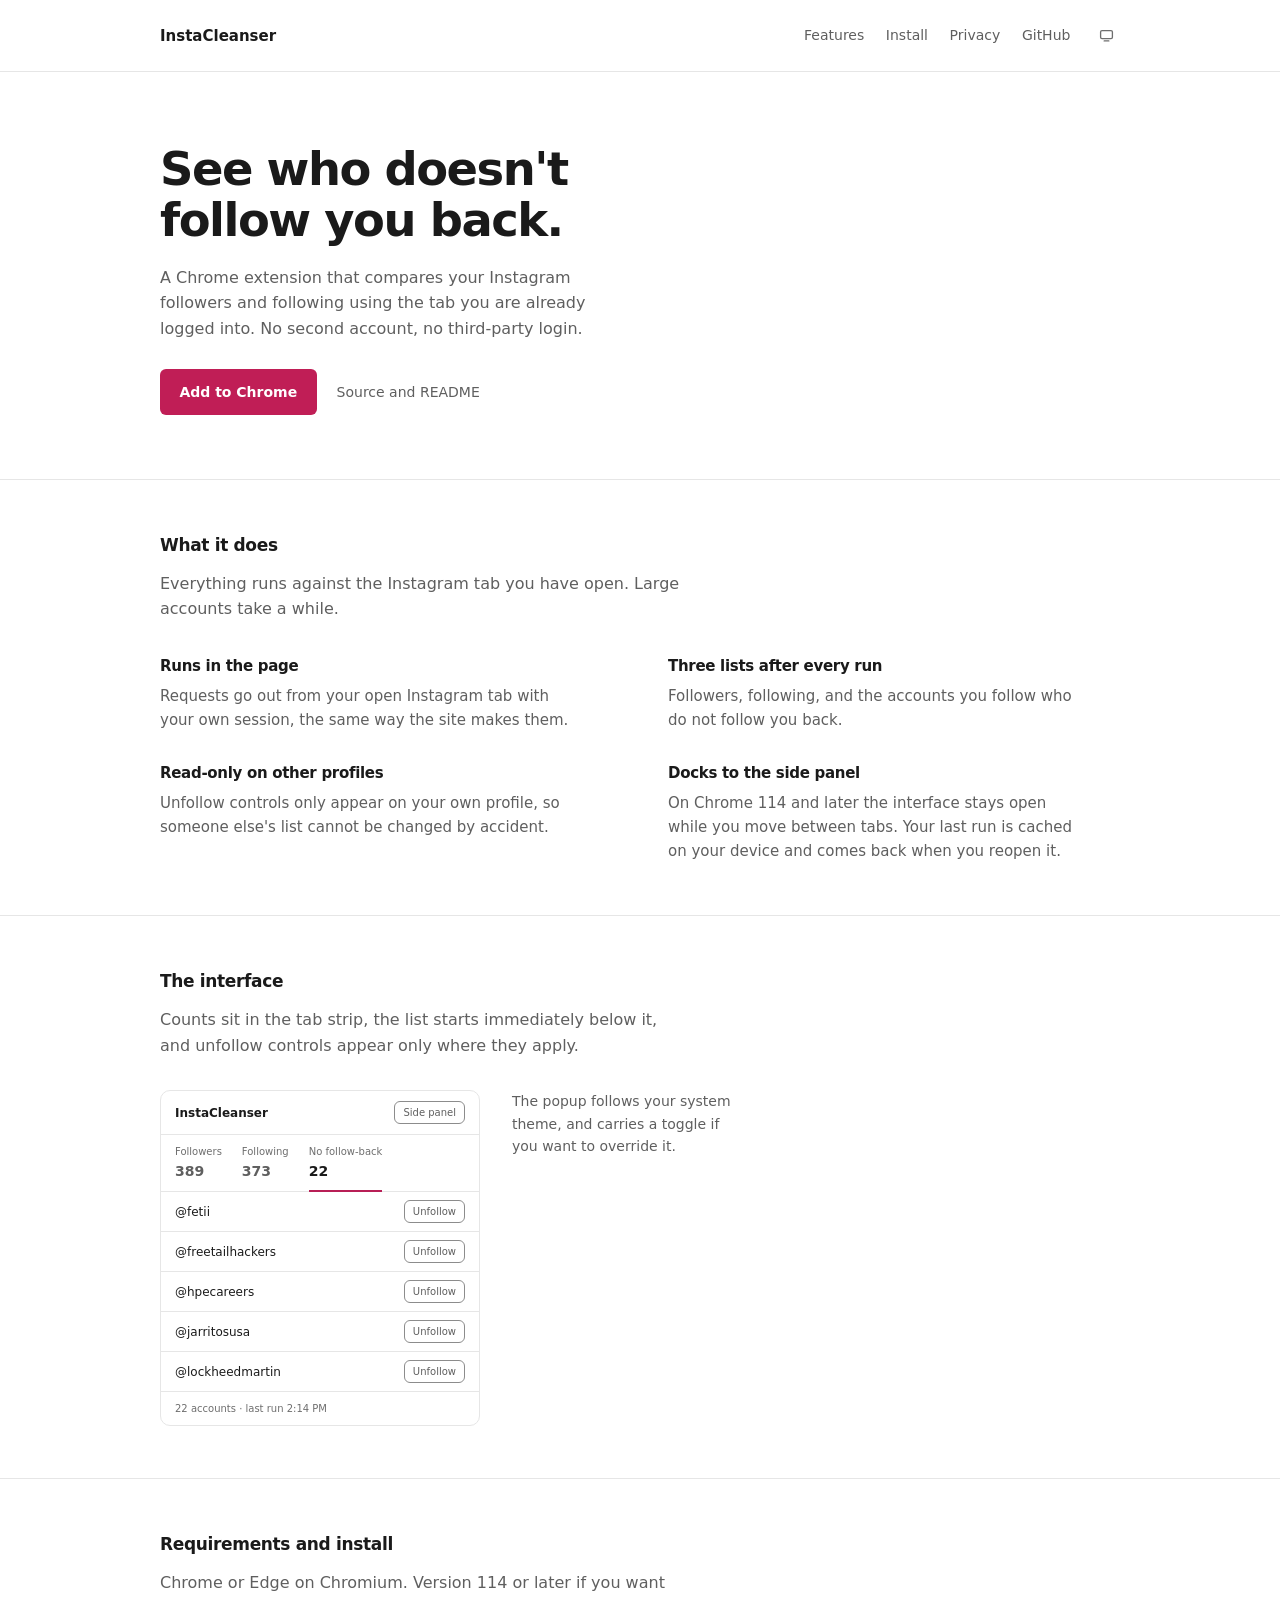
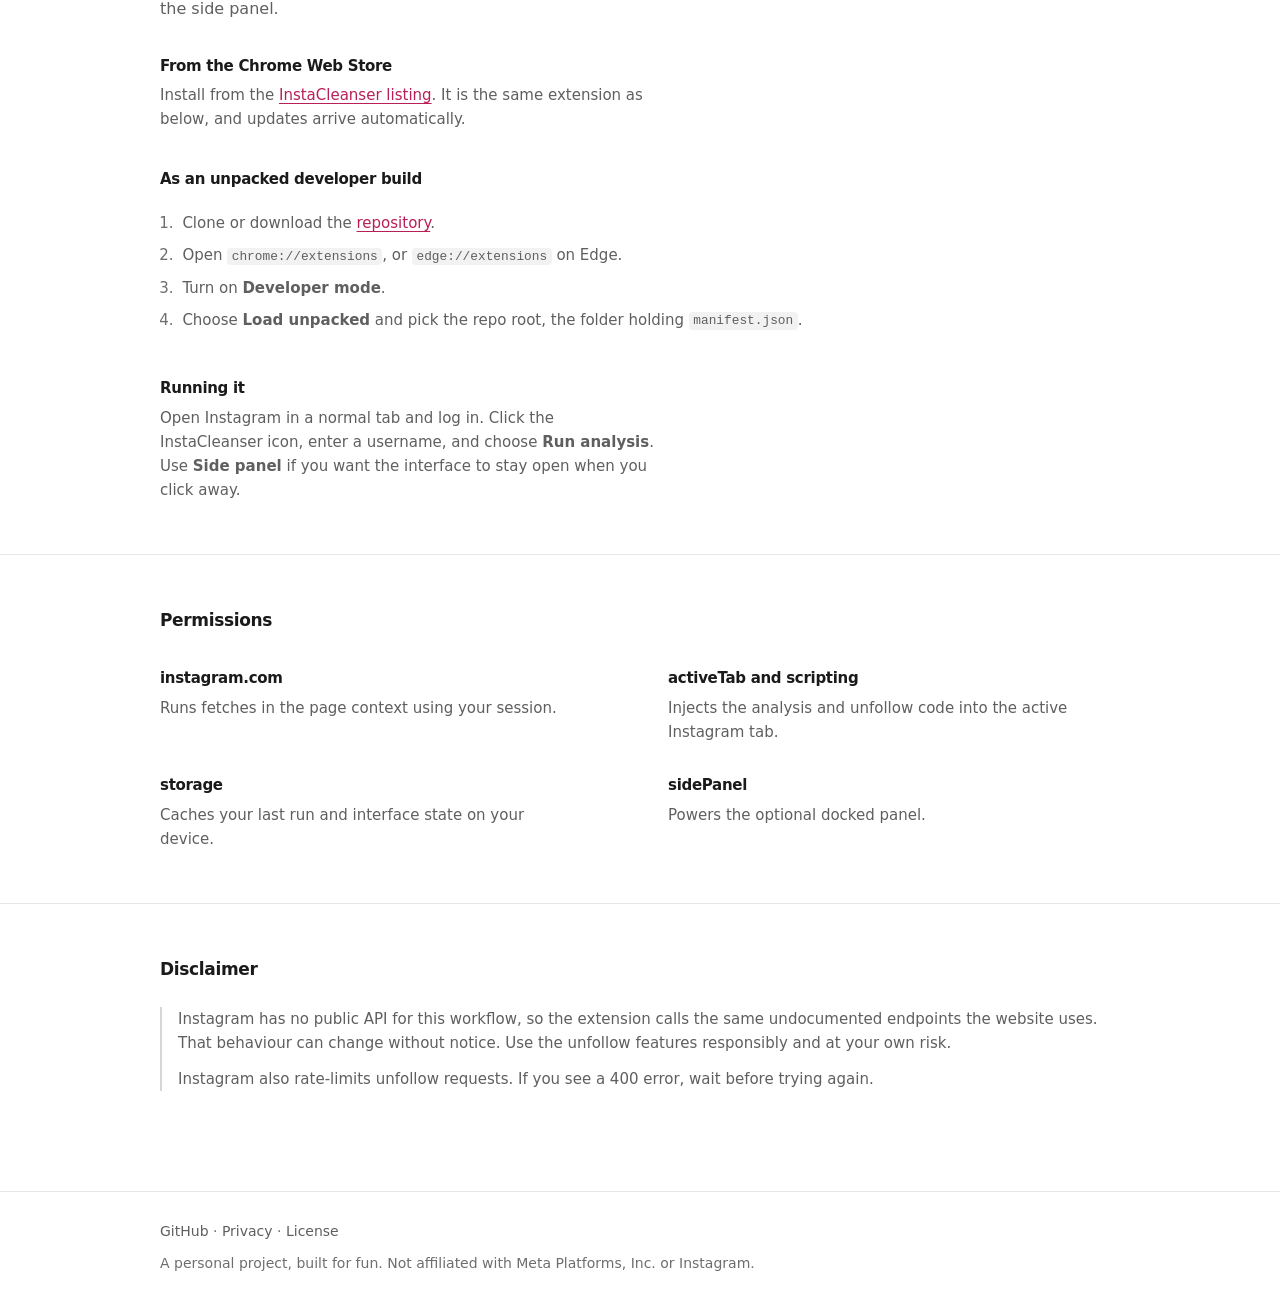
==== commit 88a0ecb8: "docs: rewrite README and replace the stale screenshots The README still described and pictured the p" ====
--- a/site/index.html
+++ b/site/index.html
@@ -18,7 +18,7 @@
   <meta property="og:url" content="https://troydavis.me/instacleanser/" />
   <meta
     property="og:image"
-    content="https://troydavis.me/instacleanser/assets/icMain.png"
+    content="https://troydavis.me/instacleanser/assets/popup-main-dark.png"
   />
   <meta name="twitter:card" content="summary_large_image" />
   <meta name="twitter:title" content="InstaCleanser" />
@@ -28,7 +28,7 @@
   />
   <meta
     name="twitter:image"
-    content="https://troydavis.me/instacleanser/assets/icMain.png"
+    content="https://troydavis.me/instacleanser/assets/popup-main-dark.png"
   />
   <script>
     // Applied before first paint so the page never renders in the wrong theme.
--- a/site/styles.css
+++ b/site/styles.css
@@ -242,7 +242,9 @@
 /* ---------- hero ---------- */
 
 .hero {
-  padding-block: 4.5rem 1rem;
+  /* The section rule below sits directly under the CTA, so the bottom needs
+     real room -- 1rem put the line almost against the button. */
+  padding-block: 4.5rem 4rem;
 }
 
 .hero h1 {
